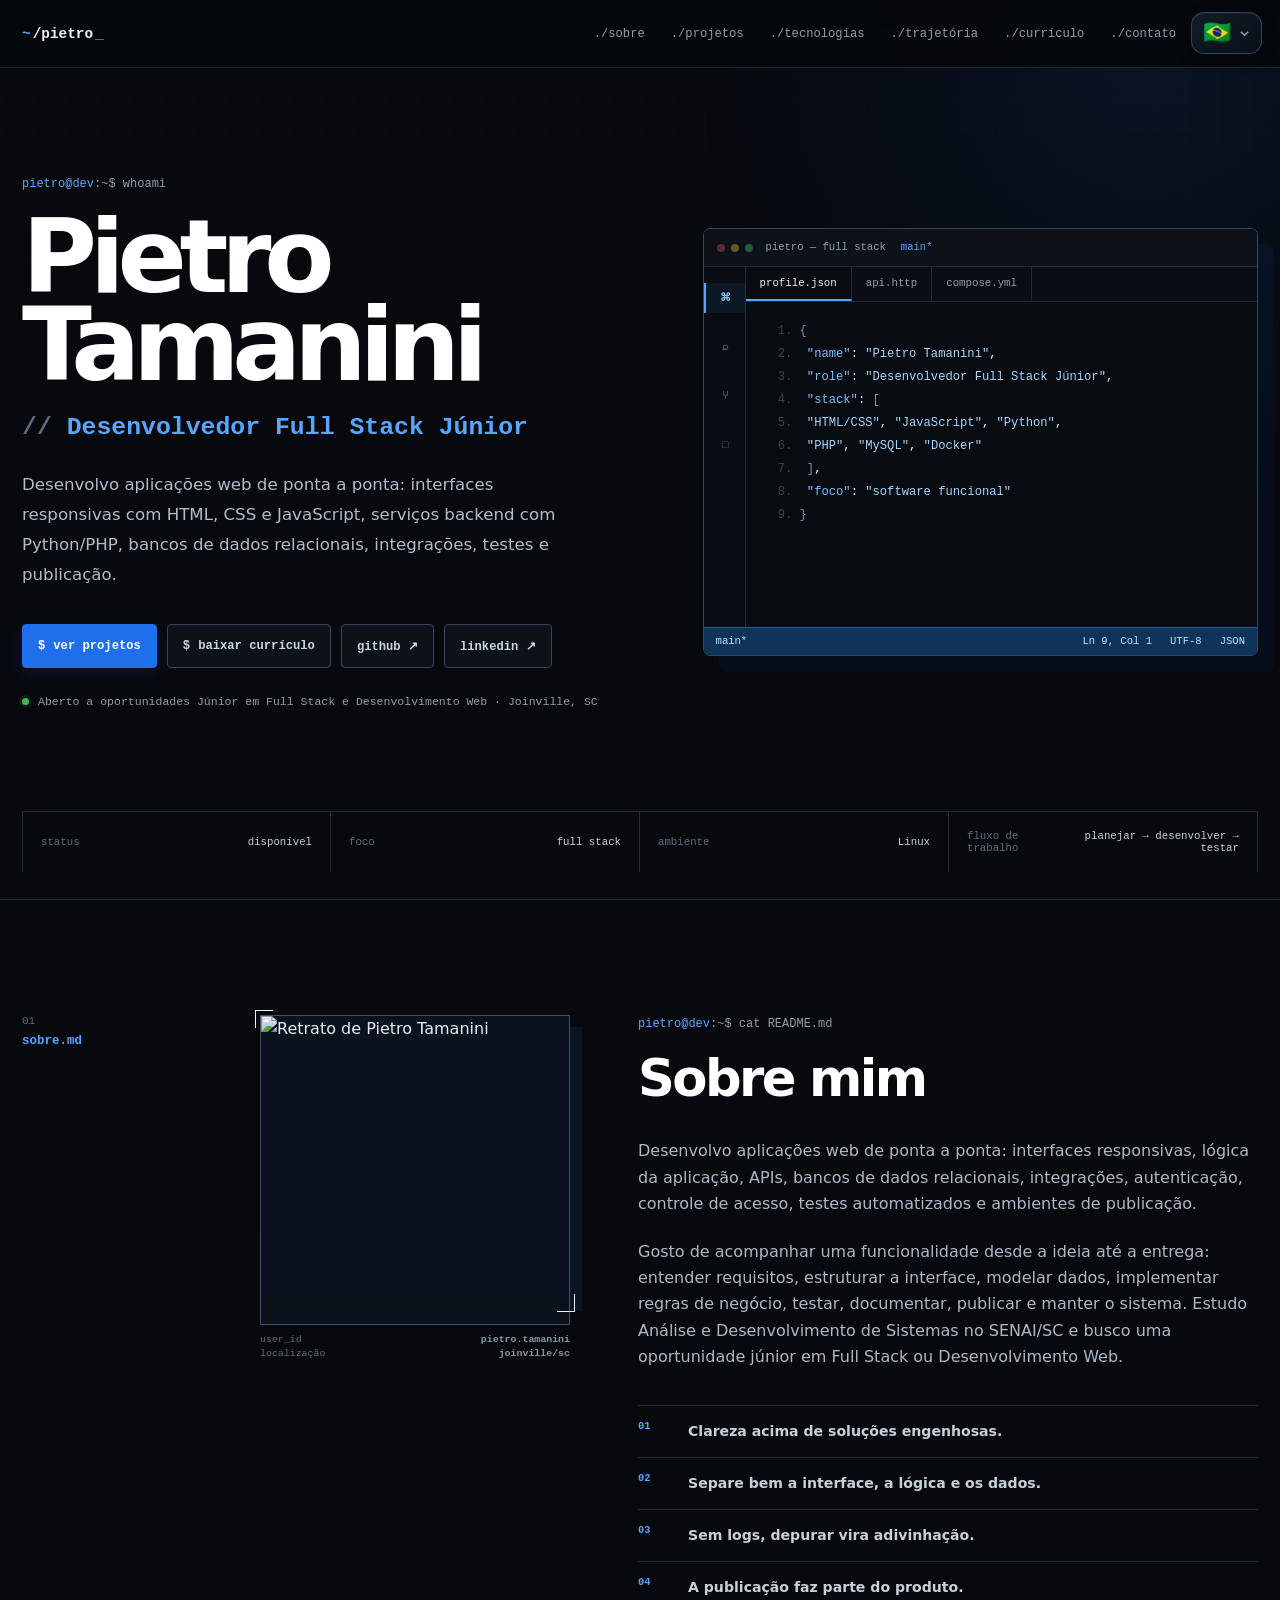
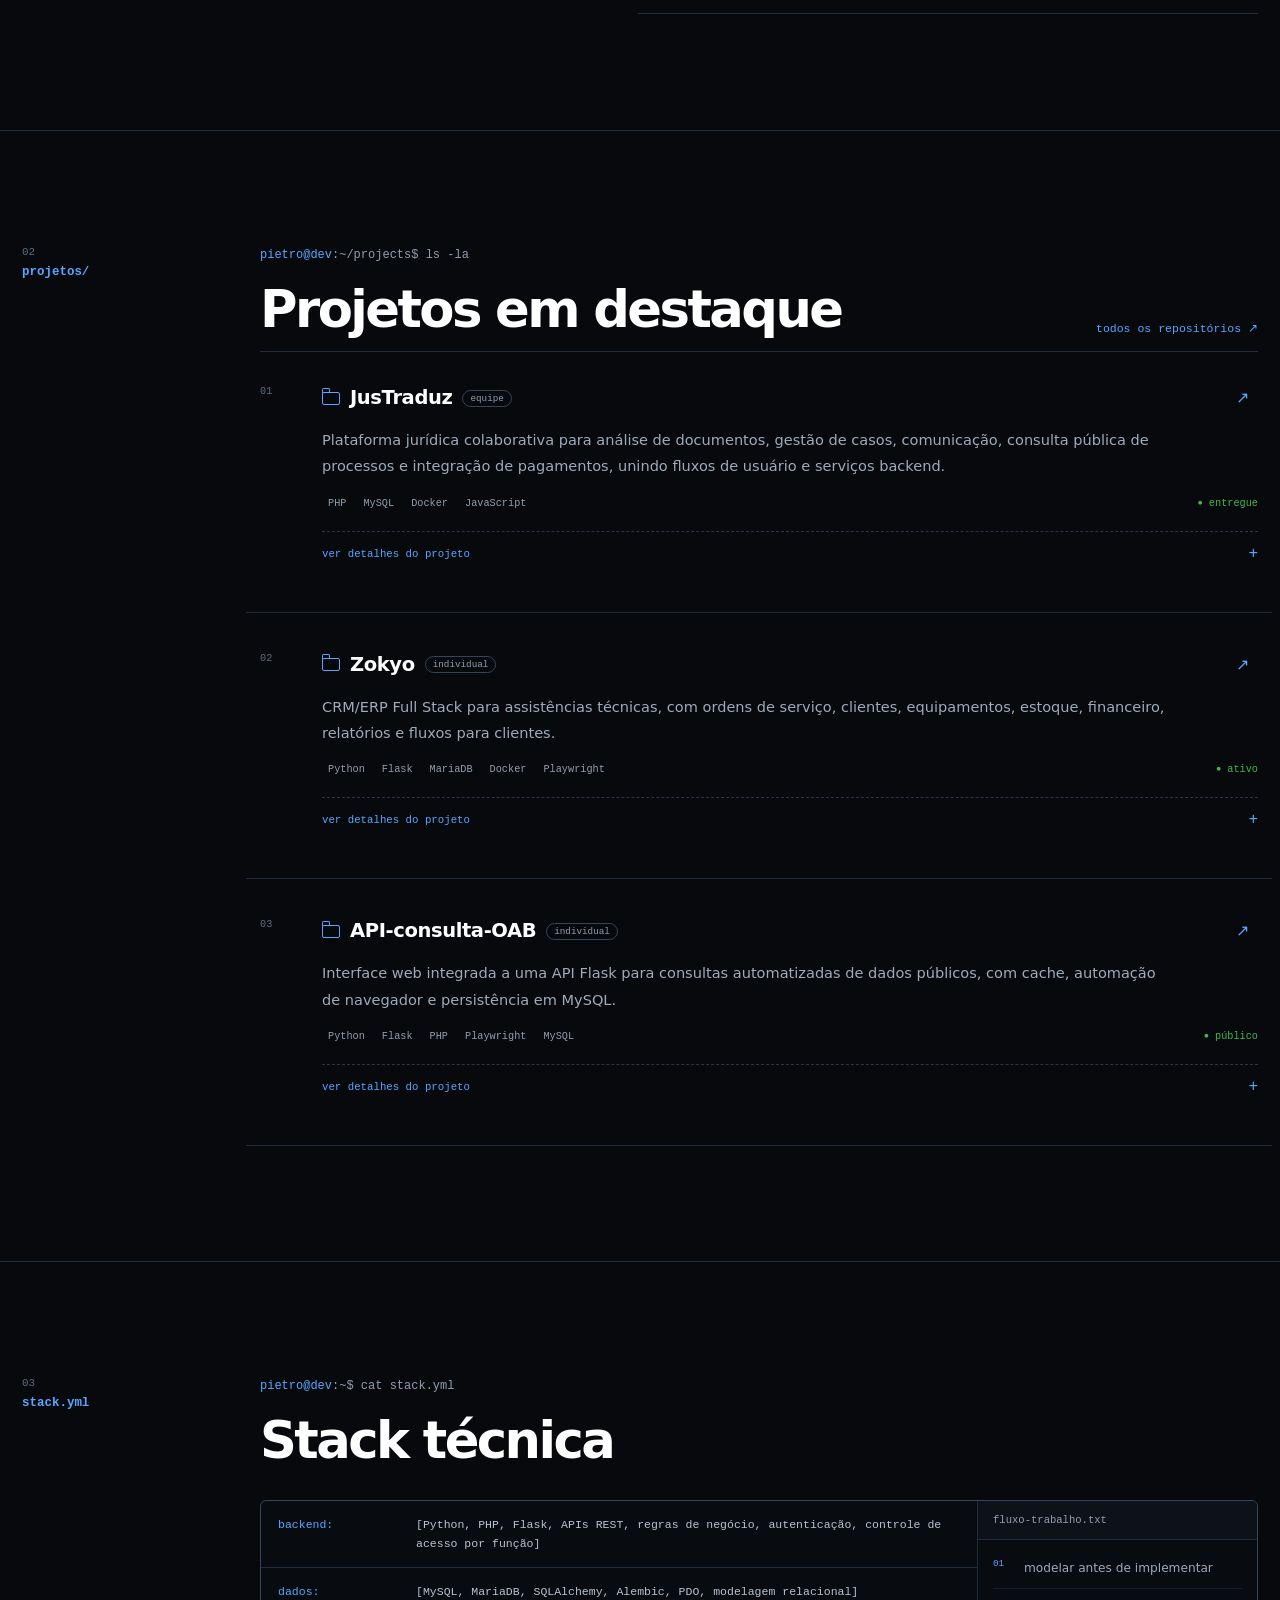
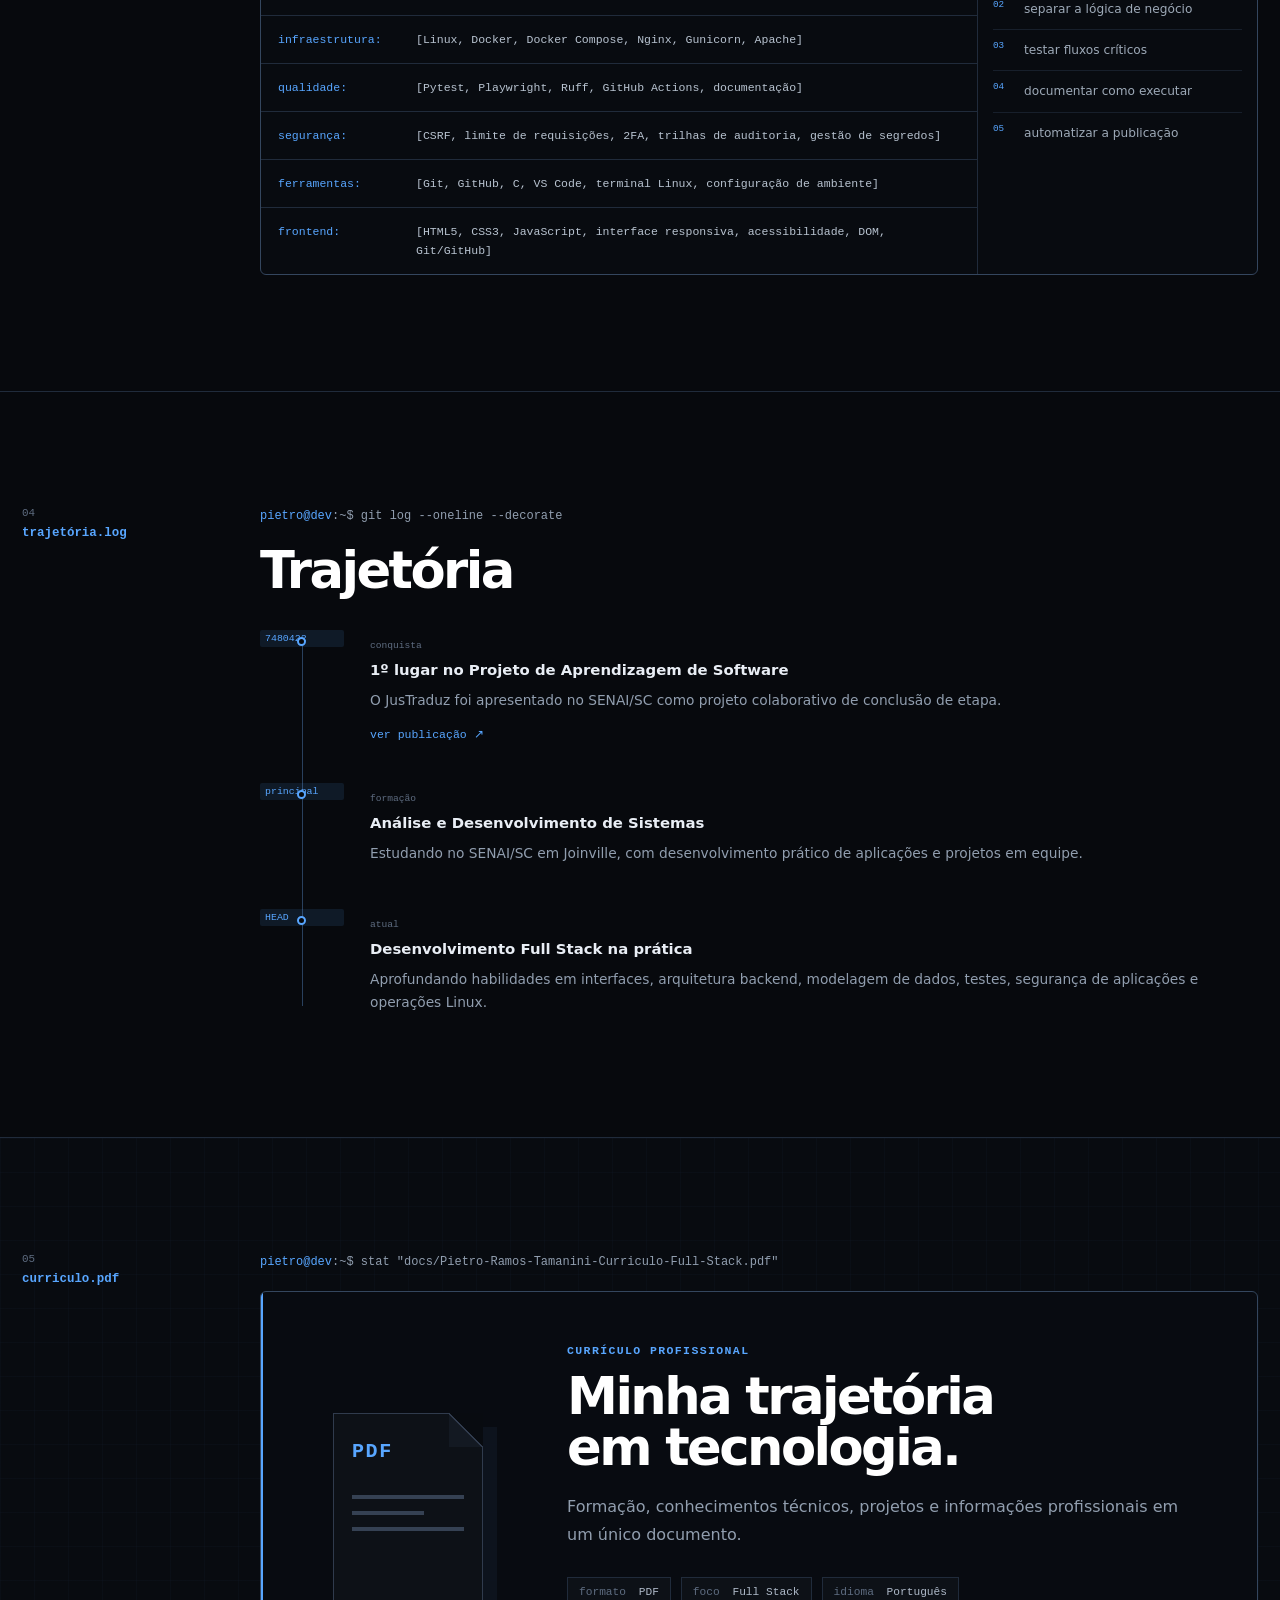
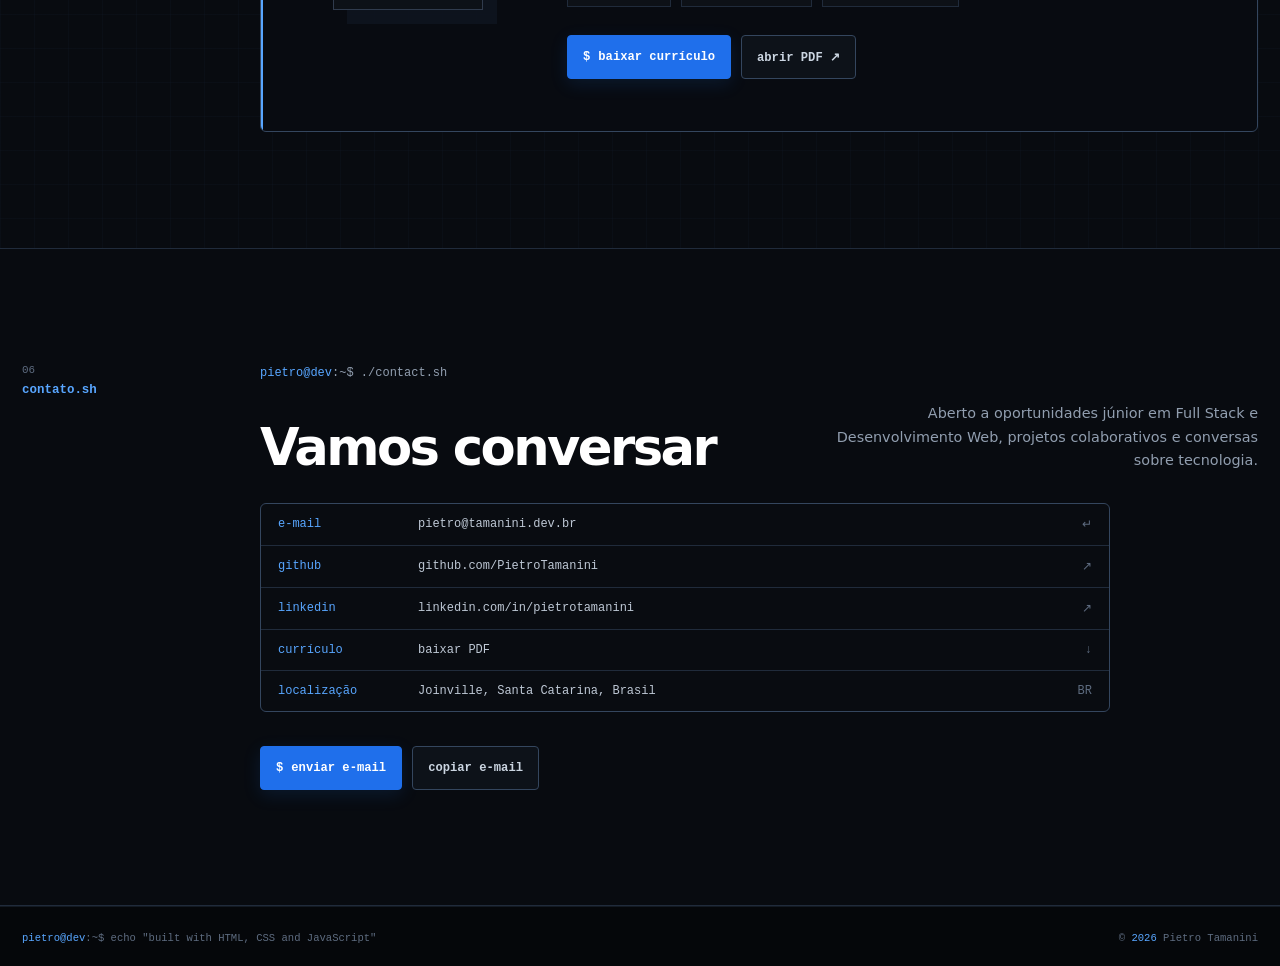
==== index.html @ f8823573 "Adicionar suporte a SEO para portfólios multilíngues Refreshes the portfolio as a junior Full Stack " ====
<!doctype html>
<html data-site-locale="pt" data-static-locale="true" lang="pt-BR">
<head>
<meta charset="utf-8"/>
<meta content="width=device-width, initial-scale=1" name="viewport"/>
<meta content="strict-origin-when-cross-origin" name="referrer"/>
<meta content="#07090d" name="theme-color"/>
<meta content="dark" name="color-scheme"/>
<meta content="Pietro Tamanini" name="application-name"/>
<meta content="Pietro Ramos Tamanini" name="author"/>
<meta content="Portfólio de Pietro Tamanini, desenvolvedor Full Stack júnior em Joinville, SC. Projetos com JavaScript, Python, PHP, APIs REST, bancos de dados e Docker." name="description"/>
<meta content="Pietro Tamanini, desenvolvedor Full Stack júnior, desenvolvedor web, Joinville SC, HTML, CSS, JavaScript, Python, PHP, Flask, APIs REST, MySQL, MariaDB, Docker, GitHub" name="keywords"/>
<meta content="index, follow, max-snippet:-1, max-image-preview:large, max-video-preview:-1" name="robots"/>
<meta content="index, follow, max-snippet:-1, max-image-preview:large, max-video-preview:-1" name="googlebot"/>
<link href="https://pietro.tamanini.dev.br/" rel="canonical"/><link href="https://pietro.tamanini.dev.br/" hreflang="x-default" rel="alternate"/><link href="https://pietro.tamanini.dev.br/es.html" hreflang="es" rel="alternate"/><link href="https://pietro.tamanini.dev.br/en.html" hreflang="en" rel="alternate"/><link href="https://pietro.tamanini.dev.br/" hreflang="pt-BR" rel="alternate"/>
<title>Desenvolvedor Full Stack Júnior | Pietro Tamanini</title>
<meta content="website" property="og:type"/>
<meta content="Pietro Tamanini | Desenvolvedor Full Stack Júnior" property="og:site_name"/>
<meta content="pt_BR" property="og:locale"/>
<meta content="Desenvolvedor Full Stack Júnior | Pietro Tamanini" property="og:title"/>
<meta content="Portfólio de Pietro Tamanini, desenvolvedor Full Stack júnior em Joinville, SC. Projetos com JavaScript, Python, PHP, APIs REST, bancos de dados e Docker." property="og:description"/>
<meta content="https://pietro.tamanini.dev.br/" property="og:url"/>
<meta content="https://pietro.tamanini.dev.br/assets/img/og-cover.png" property="og:image"/>
<meta content="https://pietro.tamanini.dev.br/assets/img/og-cover.png" property="og:image:secure_url"/>
<meta content="image/png" property="og:image:type"/>
<meta content="1200" property="og:image:width"/>
<meta content="630" property="og:image:height"/>
<meta content="Pietro Tamanini — Desenvolvedor Full Stack Júnior" property="og:image:alt"/>
<meta content="summary_large_image" name="twitter:card"/>
<meta content="Desenvolvedor Full Stack Júnior | Pietro Tamanini" name="twitter:title"/>
<meta content="Portfólio de Pietro Tamanini, desenvolvedor Full Stack júnior em Joinville, SC. Projetos com JavaScript, Python, PHP, APIs REST, bancos de dados e Docker." name="twitter:description"/>
<meta content="https://pietro.tamanini.dev.br/assets/img/og-cover.png" name="twitter:image"/>
<meta content="Pietro Tamanini — Desenvolvedor Full Stack Júnior" name="twitter:image:alt"/>
<link href="assets/img/favicon.svg" rel="icon" type="image/svg+xml"/>
<link href="assets/img/icon-192.png" rel="icon" sizes="192x192" type="image/png"/>
<link href="assets/img/apple-touch-icon.png" rel="apple-touch-icon" sizes="180x180"/>
<link href="site.webmanifest" rel="manifest"/>
<script>document.documentElement.classList.add("js");</script>
<link href="assets/css/style.css?v=20261026-seo1" rel="stylesheet"/>
<script id="seo-structured-data" type="application/ld+json">{
  "@context": "https://schema.org",
  "@graph": [
    {
      "@type": "WebSite",
      "@id": "https://pietro.tamanini.dev.br/#website",
      "url": "https://pietro.tamanini.dev.br/",
      "name": "Pietro Tamanini | Desenvolvedor Full Stack Júnior",
      "description": "Portfólio de Pietro Tamanini, desenvolvedor Full Stack júnior em Joinville, SC. Projetos com JavaScript, Python, PHP, APIs REST, bancos de dados e Docker.",
      "inLanguage": "pt-BR",
      "publisher": {
        "@id": "https://pietro.tamanini.dev.br/#person"
      }
    },
    {
      "@type": "ProfilePage",
      "@id": "https://pietro.tamanini.dev.br/#webpage",
      "url": "https://pietro.tamanini.dev.br/",
      "name": "Desenvolvedor Full Stack Júnior | Pietro Tamanini",
      "description": "Portfólio de Pietro Tamanini, desenvolvedor Full Stack júnior em Joinville, SC. Projetos com JavaScript, Python, PHP, APIs REST, bancos de dados e Docker.",
      "inLanguage": "pt-BR",
      "isPartOf": {
        "@id": "https://pietro.tamanini.dev.br/#website"
      },
      "mainEntity": {
        "@id": "https://pietro.tamanini.dev.br/#person"
      }
    },
    {
      "@type": "Person",
      "@id": "https://pietro.tamanini.dev.br/#person",
      "name": "Pietro Ramos Tamanini",
      "alternateName": "Pietro Tamanini",
      "url": "https://pietro.tamanini.dev.br/",
      "image": {
        "@type": "ImageObject",
        "url": "https://pietro.tamanini.dev.br/assets/img/pietro-tamanini.webp",
        "width": 900,
        "height": 900
      },
      "jobTitle": "Desenvolvedor Full Stack Júnior",
      "description": "Portfólio de Pietro Tamanini, desenvolvedor Full Stack júnior em Joinville, SC. Projetos com JavaScript, Python, PHP, APIs REST, bancos de dados e Docker.",
      "email": "pietro@tamanini.dev.br",
      "address": {
        "@type": "PostalAddress",
        "addressLocality": "Joinville",
        "addressRegion": "SC",
        "addressCountry": "BR"
      },
      "sameAs": [
        "https://github.com/PietroTamanini",
        "https://www.linkedin.com/in/pietrotamanini/"
      ],
      "knowsAbout": [
        "Full Stack web development",
        "HTML5",
        "CSS3",
        "JavaScript",
        "Python",
        "PHP",
        "Flask",
        "REST APIs",
        "MySQL",
        "MariaDB",
        "SQLAlchemy",
        "Docker",
        "Linux",
        "Automated testing",
        "Playwright",
        "Pytest",
        "Application security",
        "Relational database modeling"
      ]
    }
  ]
}</script>
<meta content="en_US" property="og:locale:alternate"/><meta content="es_ES" property="og:locale:alternate"/></head>
<body>
<div aria-hidden="true" class="scroll-progress"><span></span></div>
<a class="skip-link" href="#main">Pular para o conteúdo</a>
<header class="site-header">
<div class="container header-inner">
<a aria-label="Início" class="terminal-brand" href="#top">
<span class="prompt">~</span><span>/pietro</span><span aria-hidden="true" class="cursor">_</span>
</a>
<button aria-controls="main-nav" aria-expanded="false" aria-label="Abrir menu de navegação" class="menu-toggle" type="button">
<span></span><span></span><span></span>
</button>
<div aria-label="Selecionar idioma" class="language-switcher" data-language-switcher="">
<button aria-controls="language-menu" aria-expanded="false" aria-haspopup="true" aria-label="Mudar idioma" class="language-trigger" data-language-menu-trigger="" type="button">
<span aria-hidden="true" class="language-current-flag" data-current-language-flag="">🇧🇷</span>
<svg aria-hidden="true" class="language-chevron" viewbox="0 0 12 12"><path d="m2 4 4 4 4-4"></path></svg>
</button>
<div aria-label="Selecionar idioma" class="language-menu" data-language-menu="" data-no-translate="" hidden="" id="language-menu" role="group">
<button aria-label="Português (Brasil)" aria-pressed="true" aria-selected="true" class="language-option is-active" data-set-language="pt" type="button">
<span aria-hidden="true" class="language-option-flag">🇧🇷</span>
<span class="language-option-copy"><strong>Português</strong><small>Brasil</small></span>
<span aria-hidden="true" class="language-option-check">✓</span>
</button>
<button aria-label="English (United States)" aria-pressed="false" aria-selected="false" class="language-option" data-set-language="en" type="button">
<span aria-hidden="true" class="language-option-flag">🇺🇸</span>
<span class="language-option-copy"><strong>English</strong><small>United States</small></span>
<span aria-hidden="true" class="language-option-check">✓</span>
</button>
<button aria-label="Español" aria-pressed="false" aria-selected="false" class="language-option" data-set-language="es" type="button">
<span aria-hidden="true" class="language-option-flag">🇪🇸</span>
<span class="language-option-copy"><strong>Español</strong><small>Internacional</small></span>
<span aria-hidden="true" class="language-option-check">✓</span>
</button>
</div>
</div>
<nav aria-label="Navegação principal" class="main-nav" id="main-nav">
<a href="#about">./sobre</a>
<a href="#projects">./projetos</a>
<a href="#stack">./tecnologias</a>
<a href="#log">./trajetória</a>
<a href="#cv">./currículo</a>
<a href="#contact">./contato</a>
</nav>
</div>
</header>
<main id="main">
<section class="hero" id="top">
<div class="container hero-grid">
<div class="hero-copy reveal">
<p class="command"><span>pietro@dev</span>:~$ whoami</p>
<h1>Pietro<br/>Tamanini</h1>
<p class="role">Desenvolvedor Full Stack Júnior</p>
<p class="hero-text">
            Desenvolvo aplicações web de ponta a ponta: interfaces responsivas com HTML, CSS e JavaScript, serviços backend com Python/PHP, bancos de dados relacionais, integrações, testes e publicação.
          </p>
<div class="hero-actions">
<a class="button primary" href="#projects"><span>$</span> ver projetos</a>
<a class="button" download="Pietro-Ramos-Tamanini-Curriculo-Full-Stack.pdf" href="docs/Pietro-Ramos-Tamanini-Curriculo-Full-Stack.pdf"><span>$</span> baixar currículo</a>
<a class="button" href="https://github.com/PietroTamanini" rel="me noopener noreferrer" target="_blank">github ↗</a>
<a class="button" href="https://www.linkedin.com/in/pietrotamanini/" rel="me noopener noreferrer" target="_blank">linkedin ↗</a>
</div>
<div class="status-line">
<span aria-hidden="true" class="status-dot"></span>
<span data-status-copy="">Aberto a oportunidades Júnior em Full Stack e Desenvolvimento Web · Joinville, SC</span>
</div>
</div>
<div aria-label="Editor de código com o perfil técnico de Pietro Tamanini" class="workspace reveal">
<div class="workspace-titlebar">
<div aria-hidden="true" class="editor-dots"><span></span><span></span><span></span></div>
<span>pietro — full stack</span>
<span class="workspace-branch">main*</span>
</div>
<div class="workspace-main">
<aside aria-hidden="true" class="workspace-sidebar">
<span class="sidebar-icon active">⌘</span>
<span class="sidebar-icon">⌕</span>
<span class="sidebar-icon">⑂</span>
<span class="sidebar-icon">□</span>
</aside>
<div class="workspace-editor">
<div aria-label="Arquivos do editor" aria-orientation="horizontal" class="editor-tabs" role="tablist">
<button aria-controls="panel-profile" aria-selected="true" class="editor-tab active" data-editor-tab="profile" id="tab-profile" role="tab" tabindex="0" type="button">profile.json</button>
<button aria-controls="panel-api" aria-selected="false" class="editor-tab" data-editor-tab="api" id="tab-api" role="tab" tabindex="-1" type="button">api.http</button>
<button aria-controls="panel-docker" aria-selected="false" class="editor-tab" data-editor-tab="docker" id="tab-docker" role="tab" tabindex="-1" type="button">compose.yml</button>
</div>
<div aria-labelledby="tab-profile" class="editor-panel active" data-editor-panel="profile" id="panel-profile" role="tabpanel">
<ol class="code-lines">
<li><code><span class="syntax-gray">{</span></code></li>
<li><code> <span class="syntax-blue">"name"</span>: <span class="syntax-string">"Pietro Tamanini"</span>,</code></li>
<li><code> <span class="syntax-blue">"role"</span>: <span class="syntax-string">"Desenvolvedor Full Stack Júnior"</span>,</code></li>
<li><code> <span class="syntax-blue">"stack"</span>: <span class="syntax-gray">[</span></code></li>
<li><code> <span class="syntax-string">"HTML/CSS"</span>, <span class="syntax-string">"JavaScript"</span>, <span class="syntax-string">"Python"</span>,</code></li>
<li><code> <span class="syntax-string">"PHP"</span>, <span class="syntax-string">"MySQL"</span>, <span class="syntax-string">"Docker"</span></code></li>
<li><code> <span class="syntax-gray">]</span>,</code></li>
<li><code> <span class="syntax-blue">"foco"</span>: <span class="syntax-string">"software funcional"</span></code></li>
<li><code><span class="syntax-gray">}</span></code></li>
</ol>
</div>
<div aria-labelledby="tab-api" class="editor-panel" data-editor-panel="api" hidden="" id="panel-api" role="tabpanel">
<ol class="code-lines">
<li><code><span class="syntax-comment">### example request</span></code></li>
<li><code><span class="syntax-method">GET</span> <span class="syntax-string">https://api.example.com/v1/resources</span></code></li>
<li><code>Accept: application/json</code></li>
<li><code></code></li>
<li><code><span class="syntax-gray">HTTP/1.1</span> <span class="syntax-number">200</span> OK · example</code></li>
<li><code><span class="syntax-gray">{</span></code></li>
<li><code> <span class="syntax-blue">"status"</span>: <span class="syntax-string">"ready"</span>,</code></li>
<li><code> <span class="syntax-blue">"database"</span>: <span class="syntax-string">"connected"</span></code></li>
<li><code><span class="syntax-gray">}</span></code></li>
</ol>
</div>
<div aria-labelledby="tab-docker" class="editor-panel" data-editor-panel="docker" hidden="" id="panel-docker" role="tabpanel">
<ol class="code-lines">
<li><code><span class="syntax-blue">services</span>:</code></li>
<li><code> <span class="syntax-blue">app</span>:</code></li>
<li><code>    desenvolver: .</code></li>
<li><code>    depends_on:</code></li>
<li><code>      - database</code></li>
<li><code> <span class="syntax-blue">database</span>:</code></li>
<li><code>    image: mariadb:11</code></li>
<li><code>    restart: unless-stopped</code></li>
<li><code><span class="syntax-comment"># reproducible by default</span></code></li>
</ol>
</div>
</div>
</div>
<div aria-live="polite" class="editor-status">
<span>main*</span>
<span id="editor-position">Ln 9, Col 1</span>
<span>UTF-8</span>
<span id="editor-idioma">JSON</span>
</div>
</div>
</div>
<div aria-label="Resumo profissional" class="container runtime-strip reveal">
<div><span>status</span><strong>disponível</strong></div>
<div><span>foco</span><strong>full stack</strong></div>
<div><span>ambiente</span><strong>Linux</strong></div>
<div><span>fluxo de trabalho</span><strong>planejar → desenvolver → testar</strong></div>
</div>
</section>
<section class="section" id="about">
<div class="container section-grid">
<header class="section-label reveal">
<span>01</span>
<p>sobre.md</p>
</header>
<div class="section-content about-layout reveal">
<div class="portrait-frame">
<picture>
<source srcset="assets/img/pietro-tamanini.webp" type="image/webp"/>
<img alt="Retrato de Pietro Tamanini" decoding="async" height="900" loading="lazy" src="assets/img/pietro-tamanini.jpg" width="900"/>
</picture>
<span aria-hidden="true" class="portrait-corner corner-a"></span>
<span aria-hidden="true" class="portrait-corner corner-b"></span>
<div class="portrait-meta"><span>user_id</span><strong>pietro.tamanini</strong><span>localização</span><strong>joinville/sc</strong></div>
</div>
<div class="readme">
<p class="command"><span>pietro@dev</span>:~$ cat README.md</p>
<h2>Sobre mim</h2>
<p>
              Desenvolvo aplicações web de ponta a ponta: interfaces responsivas, lógica da aplicação, APIs, bancos de dados relacionais, integrações, autenticação, controle de acesso, testes automatizados e ambientes de publicação.
            </p>
<p>
              Gosto de acompanhar uma funcionalidade desde a ideia até a entrega: entender requisitos, estruturar a interface, modelar dados, implementar regras de negócio, testar, documentar, publicar e manter o sistema. Estudo Análise e Desenvolvimento de Sistemas no SENAI/SC e busco uma oportunidade júnior em Full Stack ou Desenvolvimento Web.
            </p>
<div aria-label="Princípios de engenharia" class="principles">
<div><span>01</span><p>Clareza acima de soluções engenhosas.</p></div>
<div><span>02</span><p>Separe bem a interface, a lógica e os dados.</p></div>
<div><span>03</span><p>Sem logs, depurar vira adivinhação.</p></div>
<div><span>04</span><p>A publicação faz parte do produto.</p></div>
</div>
</div>
</div>
</div>
</section>
<section class="section" id="projects">
<div class="container section-grid">
<header class="section-label reveal">
<span>02</span>
<p>projetos/</p>
</header>
<div class="section-content reveal">
<div class="section-title-row">
<div>
<p class="command"><span>pietro@dev</span>:~/projects$ ls -la</p>
<h2>Projetos em destaque</h2>
</div>
<a class="plain-link" href="https://github.com/PietroTamanini?tab=repositories" rel="noopener noreferrer" target="_blank">todos os repositórios ↗</a>
</div>
<div class="repo-list">
<article class="repo-item featured">
<div class="repo-index">01</div>
<div class="repo-main">
<div class="repo-header">
<div>
<span aria-hidden="true" class="folder-icon"></span>
<h3><a href="https://github.com/TeamGHCP/JusTraduz" rel="noopener noreferrer" target="_blank">JusTraduz</a></h3>
<span class="visibility">equipe</span>
</div>
<a aria-label="Abrir JusTraduz no GitHub" class="repo-link" href="https://github.com/TeamGHCP/JusTraduz" rel="noopener noreferrer" target="_blank">↗</a>
</div>
<p class="repo-description">
                  Plataforma jurídica colaborativa para análise de documentos, gestão de casos, comunicação, consulta pública de processos e integração de pagamentos, unindo fluxos de usuário e serviços backend.
                </p>
<div class="repo-footer">
<span><i class="idioma php"></i>PHP</span>
<span>MySQL</span>
<span>Docker</span>
<span>JavaScript</span>
<span class="repo-state">entregue</span>
</div>
<details class="repo-inspect">
<summary><span class="inspect-label">ver detalhes do projeto</span><span aria-hidden="true" class="inspect-toggle">+</span></summary>
<div class="inspect-grid">
<div>
<strong>Minha contribuição</strong>
<p>Desenvolvimento backend, integrações, modelagem de banco de dados, segurança, infraestrutura e evolução do produto.</p>
</div>
<div>
<strong>Principais áreas de implementação</strong>
<p>Permissões por perfil, trilhas de auditoria, armazenamento privado de arquivos, processamento, pagamentos e Docker.</p>
</div>
<pre aria-label="Fluxo da requisição simplificado"><code>cliente
  └─&gt; aplicação PHP
       ├─&gt; MySQL
       ├─&gt; gateway de pagamento
       └─&gt; pipeline de documentos</code></pre>
</div>
<a class="inspect-link" href="https://www.linkedin.com/posts/guilherme-arthur-silveira_enfim-3-semestre-finalizado-hoje-foi-o-ugcPost-7480422148482916352-v_en/" rel="noopener noreferrer" target="_blank">1º lugar no SENAI/SC ↗</a>
</details>
</div>
</article>
<article class="repo-item">
<div class="repo-index">02</div>
<div class="repo-main">
<div class="repo-header">
<div>
<span aria-hidden="true" class="folder-icon"></span>
<h3><a href="https://github.com/PietroTamanini/Zokyo" rel="noopener noreferrer" target="_blank">Zokyo</a></h3>
<span class="visibility">individual</span>
</div>
<a aria-label="Abrir Zokyo no GitHub" class="repo-link" href="https://github.com/PietroTamanini/Zokyo" rel="noopener noreferrer" target="_blank">↗</a>
</div>
<p class="repo-description">
                  CRM/ERP Full Stack para assistências técnicas, com ordens de serviço, clientes, equipamentos, estoque, financeiro, relatórios e fluxos para clientes.
                </p>
<div class="repo-footer">
<span><i class="idioma python"></i>Python</span>
<span>Flask</span>
<span>MariaDB</span>
<span>Docker</span>
<span>Playwright</span>
<span class="repo-state">ativo</span>
</div>
<details class="repo-inspect">
<summary><span class="inspect-label">ver detalhes do projeto</span><span aria-hidden="true" class="inspect-toggle">+</span></summary>
<div class="inspect-grid">
<div>
<strong>Arquitetura</strong>
<p>Blueprints Flask, camada de serviços, SQLAlchemy, migrações de banco e configuração por ambiente.</p>
</div>
<div>
<strong>Qualidade e entrega</strong>
<p>Pytest, Playwright, Ruff, verificações de saúde, Gunicorn, Nginx e Docker Compose.</p>
</div>
<pre aria-label="Estrutura simplificada"><code>app/
  ├─ routes/
  ├─ services/
  ├─ models/
  └─ templates/
testars/
migrations/</code></pre>
</div>
</details>
</div>
</article>
<article class="repo-item">
<div class="repo-index">03</div>
<div class="repo-main">
<div class="repo-header">
<div>
<span aria-hidden="true" class="folder-icon"></span>
<h3><a href="https://github.com/PietroTamanini/API-consulta-OAB" rel="noopener noreferrer" target="_blank">API-consulta-OAB</a></h3>
<span class="visibility">individual</span>
</div>
<a aria-label="Open API Consulta OAB on GitHub" class="repo-link" href="https://github.com/PietroTamanini/API-consulta-OAB" rel="noopener noreferrer" target="_blank">↗</a>
</div>
<p class="repo-description">
                  Interface web integrada a uma API Flask para consultas automatizadas de dados públicos, com cache, automação de navegador e persistência em MySQL.
                </p>
<div class="repo-footer">
<span><i class="idioma python"></i>Python</span>
<span>Flask</span>
<span>PHP</span>
<span>Playwright</span>
<span>MySQL</span>
<span class="repo-state">público</span>
</div>
<details class="repo-inspect">
<summary><span class="inspect-label">ver detalhes do projeto</span><span aria-hidden="true" class="inspect-toggle">+</span></summary>
<div class="inspect-grid">
<div>
<strong>Fluxo da requisição</strong>
<p>Consulta local, requisição à API, automação controlada do navegador, normalização e persistência dos dados.</p>
</div>
<div>
<strong>Objetivo</strong>
<p>Reduzir consultas repetidas e oferecer uma interface consistente para consumir dados públicos.</p>
</div>
<pre aria-label="Fluxo da requisição simplificado"><code>clientee PHP
  └─&gt; API Flask
       ├─&gt; consulta ao cache
       ├─&gt; tarefa do navegador
       └─&gt; persistência no MySQL</code></pre>
</div>
</details>
</div>
</article>
</div>
</div>
</div>
</section>
<section class="section" id="stack">
<div class="container section-grid">
<header class="section-label reveal">
<span>03</span>
<p>stack.yml</p>
</header>
<div class="section-content reveal">
<p class="command"><span>pietro@dev</span>:~$ cat stack.yml</p>
<h2>Stack técnica</h2>
<div class="stack-console">
<div aria-label="Competências técnicas" class="stack-file" role="table">
<div class="stack-row" role="row">
<span class="stack-key" role="cell">backend:</span>
<span role="cell">[Python, PHP, Flask, APIs REST, regras de negócio, autenticação, controle de acesso por função]</span>
</div>
<div class="stack-row" role="row">
<span class="stack-key" role="cell">dados:</span>
<span role="cell">[MySQL, MariaDB, SQLAlchemy, Alembic, PDO, modelagem relacional]</span>
</div>
<div class="stack-row" role="row">
<span class="stack-key" role="cell">infraestrutura:</span>
<span role="cell">[Linux, Docker, Docker Compose, Nginx, Gunicorn, Apache]</span>
</div>
<div class="stack-row" role="row">
<span class="stack-key" role="cell">qualidade:</span>
<span role="cell">[Pytest, Playwright, Ruff, GitHub Actions, documentação]</span>
</div>
<div class="stack-row" role="row">
<span class="stack-key" role="cell">segurança:</span>
<span role="cell">[CSRF, limite de requisições, 2FA, trilhas de auditoria, gestão de segredos]</span>
</div>
<div class="stack-row" role="row">
<span class="stack-key" role="cell">ferramentas:</span>
<span role="cell">[Git, GitHub, C, VS Code, terminal Linux, configuração de ambiente]</span>
</div>
<div class="stack-row" role="row">
<span class="stack-key" role="cell">frontend:</span>
<span role="cell">[HTML5, CSS3, JavaScript, interface responsiva, acessibilidade, DOM, Git/GitHub]</span>
</div>
</div>
<aside aria-label="Fluxo de trabalho de engenharia" class="stack-notes">
<p class="stack-notes-title">fluxo-trabalho.txt</p>
<ul>
<li><span>01</span> modelar antes de implementar</li>
<li><span>02</span> separar a lógica de negócio</li>
<li><span>03</span> testar fluxos críticos</li>
<li><span>04</span> documentar como executar</li>
<li><span>05</span> automatizar a publicação</li>
</ul>
</aside>
</div>
</div>
</div>
</section>
<section class="section" id="log">
<div class="container section-grid">
<header class="section-label reveal">
<span>04</span>
<p>trajetória.log</p>
</header>
<div class="section-content reveal">
<p class="command"><span>pietro@dev</span>:~$ git log --oneline --decorate</p>
<h2>Trajetória</h2>
<div class="commit-log">
<article class="commit-item">
<code class="commit-hash">7480422</code>
<div>
<span class="commit-tag">conquista</span>
<h3>1º lugar no Projeto de Aprendizagem de Software</h3>
<p>O JusTraduz foi apresentado no SENAI/SC como projeto colaborativo de conclusão de etapa.</p>
<a href="https://www.linkedin.com/posts/guilherme-arthur-silveira_enfim-3-semestre-finalizado-hoje-foi-o-ugcPost-7480422148482916352-v_en/" rel="noopener noreferrer" target="_blank">ver publicação ↗</a>
</div>
</article>
<article class="commit-item">
<code class="commit-hash">principal</code>
<div>
<span class="commit-tag">formação</span>
<h3>Análise e Desenvolvimento de Sistemas</h3>
<p>Estudando no SENAI/SC em Joinville, com desenvolvimento prático de aplicações e projetos em equipe.</p>
</div>
</article>
<article class="commit-item">
<code class="commit-hash">HEAD</code>
<div>
<span class="commit-tag">atual</span>
<h3>Desenvolvimento Full Stack na prática</h3>
<p>Aprofundando habilidades em interfaces, arquitetura backend, modelagem de dados, testes, segurança de aplicações e operações Linux.</p>
</div>
</article>
</div>
</div>
</div>
</section>
<section class="section cv-section" id="cv">
<div class="container section-grid">
<header class="section-label reveal">
<span>05</span>
<p>curriculo.pdf</p>
</header>
<div class="section-content reveal">
<p class="command"><span>pietro@dev</span>:~$ stat "docs/Pietro-Ramos-Tamanini-Curriculo-Full-Stack.pdf"</p>
<article class="cv-card">
<div aria-hidden="true" class="cv-file">
<span class="cv-file-type">PDF</span>
<span class="cv-file-lines"></span>
<span class="cv-file-lines short"></span>
<span class="cv-file-lines"></span>
</div>
<div class="cv-copy">
<span class="cv-eyebrow">currículo profissional</span>
<h2>Minha trajetória em tecnologia.</h2>
<p>Formação, conhecimentos técnicos, projetos e informações profissionais em um único documento.</p>
<div aria-label="Dados do currículo" class="cv-meta">
<span><strong>formato</strong> PDF</span>
<span><strong>foco</strong> Full Stack</span>
<span><strong>idioma</strong> Português</span>
</div>
<div class="cv-actions">
<a class="button primary" download="Pietro-Ramos-Tamanini-Curriculo-Full-Stack.pdf" href="docs/Pietro-Ramos-Tamanini-Curriculo-Full-Stack.pdf"><span>$</span> baixar currículo</a>
<a class="button" href="docs/Pietro-Ramos-Tamanini-Curriculo-Full-Stack.pdf" rel="noopener noreferrer" target="_blank">abrir PDF ↗</a>
</div>
</div>
</article>
</div>
</div>
</section>
<section class="section contact-section" id="contact">
<div class="container section-grid">
<header class="section-label reveal">
<span>06</span>
<p>contato.sh</p>
</header>
<div class="section-content contact-content reveal">
<p class="command"><span>pietro@dev</span>:~$ ./contact.sh</p>
<div class="contact-heading">
<h2>Vamos conversar</h2>
<p>Aberto a oportunidades júnior em Full Stack e Desenvolvimento Web, projetos colaborativos e conversas sobre tecnologia.</p>
</div>
<div class="contact-terminal">
<div><span>e-mail</span><a href="mailto:pietro@tamanini.dev.br">pietro@tamanini.dev.br</a><code>↵</code></div>
<div><span>github</span><a href="https://github.com/PietroTamanini" rel="me noopener noreferrer" target="_blank">github.com/PietroTamanini</a><code>↗</code></div>
<div><span>linkedin</span><a href="https://www.linkedin.com/in/pietrotamanini/" rel="me noopener noreferrer" target="_blank">linkedin.com/in/pietrotamanini</a><code>↗</code></div>
<div><span>currículo</span><a download="Pietro-Ramos-Tamanini-Curriculo-Full-Stack.pdf" href="docs/Pietro-Ramos-Tamanini-Curriculo-Full-Stack.pdf">baixar PDF</a><code>↓</code></div>
<div><span>localização</span><p>Joinville, Santa Catarina, Brasil</p><code>BR</code></div>
</div>
<div class="contact-actions">
<a class="button primary" href="mailto:pietro@tamanini.dev.br"><span>$</span> enviar e-mail</a>
<button class="button copy-email" data-email="pietro@tamanini.dev.br" type="button">copiar e-mail</button>
</div>
</div>
</div>
</section>
</main>
<footer class="site-footer">
<div class="container footer-inner">
<p><span>pietro@dev</span>:~$ echo "built with HTML, CSS and JavaScript"</p>
<p>© <span id="current-year">2026</span> Pietro Tamanini</p>
</div>
</footer>
<div aria-live="polite" class="toast" role="status"></div>
<script defer="" src="assets/js/main.js?v=20261026-seo1"></script>
</body>
</html>
---- assets/css/style.css ----
:root {
  --bg: #07090d;
  --bg-deep: #05070a;
  --bg-elevated: #0a0e14;
  --surface: #0d1219;
  --surface-2: #111824;
  --surface-3: #151e2b;
  --border: #202a39;
  --border-strong: #34445c;
  --text: #edf3fa;
  --muted: #919eaf;
  --subtle: #5e6c80;
  --blue: #58a6ff;
  --blue-strong: #1f6feb;
  --blue-bright: #79c0ff;
  --blue-dim: rgba(88, 166, 255, 0.11);
  --green: #3fb950;
  --purple: #a371f7;
  --yellow: #d29922;
  --red: #f85149;
  --max-width: 1200px;
  --header-height: 68px;
  --mono: "SFMono-Regular", Consolas, "Liberation Mono", Menlo, monospace;
  --sans: Inter, ui-sans-serif, system-ui, -apple-system, BlinkMacSystemFont, "Segoe UI", sans-serif;
}

*,
*::before,
*::after { box-sizing: border-box; }

html {
  scroll-behavior: smooth;
  scroll-padding-top: calc(var(--header-height) + 24px);
}

body {
  margin: 0;
  min-width: 320px;
  color: var(--text);
  background: var(--bg);
  font-family: var(--sans);
  line-height: 1.65;
  -webkit-font-smoothing: antialiased;
  text-rendering: optimizeLegibility;
}

body::before {
  position: fixed;
  z-index: -2;
  inset: 0;
  content: "";
  background-image:
    linear-gradient(rgba(255, 255, 255, .017) 1px, transparent 1px),
    linear-gradient(90deg, rgba(255, 255, 255, .017) 1px, transparent 1px);
  background-size: 32px 32px;
  mask-image: linear-gradient(to bottom, #000 0%, transparent 46%);
  pointer-events: none;
}

body::after {
  position: fixed;
  z-index: -1;
  top: 0;
  right: 0;
  width: min(52vw, 780px);
  height: 560px;
  content: "";
  background: radial-gradient(circle at 80% 10%, rgba(31, 111, 235, .10), transparent 62%);
  pointer-events: none;
}

body.menu-open { overflow: hidden; overscroll-behavior: none; }

::selection { color: #fff; background: var(--blue-strong); }

img, svg, picture { display: block; max-width: 100%; }
a { color: inherit; text-decoration: none; }
button, a { -webkit-tap-highlight-color: transparent; }
button { color: inherit; font: inherit; }

:focus-visible { outline: 2px solid var(--blue); outline-offset: 4px; }

.scroll-progress {
  position: fixed;
  z-index: 2000;
  top: 0;
  right: 0;
  left: 0;
  height: 2px;
  pointer-events: none;
}

.scroll-progress span {
  display: block;
  width: 0;
  height: 100%;
  background: var(--blue);
}

.skip-link {
  position: fixed;
  z-index: 9999;
  top: 12px;
  left: 12px;
  padding: 8px 12px;
  color: #fff;
  background: var(--blue-strong);
  font: .8rem var(--mono);
  border-radius: 3px;
  transform: translateY(-150%);
}

.skip-link:focus { transform: translateY(0); }

.container {
  width: min(calc(100% - 44px), var(--max-width));
  margin-inline: auto;
}

.site-header {
  position: sticky;
  z-index: 1000;
  top: 0;
  height: var(--header-height);
  background: rgba(7, 9, 13, .91);
  border-bottom: 1px solid rgba(32, 42, 57, .88);
  backdrop-filter: blur(14px);
}

.header-inner {
  height: 100%;
  display: flex;
  align-items: center;
  justify-content: space-between;
}

.terminal-brand {
  display: inline-flex;
  align-items: center;
  gap: 2px;
  color: var(--text);
  font: 700 .9rem var(--mono);
}

.terminal-brand .prompt,
.command span,
.footer-inner span { color: var(--blue); }

.cursor {
  color: var(--blue);
  animation: blink 1.05s steps(1) infinite;
}

@keyframes blink { 50% { opacity: 0; } }

.main-nav {
  display: flex;
  align-items: center;
  gap: 14px;
}

.main-nav a {
  position: relative;
  display: inline-flex;
  align-items: center;
  min-height: 36px;
  padding: 0 6px;
  color: var(--muted);
  font: .76rem var(--mono);
  transition: color .16s ease;
}

.main-nav a::after {
  position: absolute;
  right: 0;
  bottom: -8px;
  left: 0;
  height: 1px;
  content: "";
  background: var(--blue);
  transform: scaleX(0);
  transform-origin: left;
  transition: transform .16s ease;
}

.main-nav a:hover,
.main-nav a:focus-visible,
.main-nav a.active,
.main-nav a[aria-current="location"] { color: var(--blue); }
.main-nav a:hover::after,
.main-nav a:focus-visible::after,
.main-nav a.active::after,
.main-nav a[aria-current="location"]::after { transform: scaleX(1); }

.menu-toggle {
  display: none;
  width: 40px;
  height: 40px;
  padding: 0;
  background: var(--surface);
  border: 1px solid var(--border);
  border-radius: 3px;
  cursor: pointer;
}

.menu-toggle span {
  width: 17px;
  height: 1px;
  display: block;
  margin: 4px auto;
  background: var(--text);
  transition: transform .18s ease, opacity .18s ease;
}

.hero {
  min-height: calc(100vh - var(--header-height));
  min-height: calc(100svh - var(--header-height));
  display: grid;
  align-items: center;
  padding: 88px 0 0;
  border-bottom: 1px solid var(--border);
}

.hero-grid {
  display: grid;
  grid-template-columns: minmax(0, 1fr) minmax(460px, .92fr);
  align-items: center;
  gap: 76px;
}

.command {
  margin: 0 0 20px;
  color: var(--muted);
  font: .75rem/1.5 var(--mono);
}

.hero h1 {
  margin: 0;
  color: #fff;
  font: 790 clamp(3.8rem, 8vw, 7.2rem)/.86 var(--sans);
  letter-spacing: -.072em;
}

.role {
  margin: 24px 0 0;
  color: var(--blue);
  font: 650 clamp(1.15rem, 2vw, 1.55rem)/1.2 var(--mono);
}

.role::before { content: "// "; color: var(--subtle); }

.hero-text {
  max-width: 660px;
  margin: 27px 0 0;
  color: #b1bdcc;
  font-size: 1.04rem;
}

.hero-actions,
.contact-actions {
  display: flex;
  flex-wrap: wrap;
  gap: 10px;
  margin-top: 34px;
}

.button {
  min-height: 42px;
  display: inline-flex;
  align-items: center;
  justify-content: center;
  gap: 8px;
  padding: 9px 15px;
  color: #cbd5e1;
  background: var(--surface);
  border: 1px solid var(--border-strong);
  border-radius: 3px;
  font: 600 .76rem var(--mono);
  cursor: pointer;
  transition: border-color .16s ease, background .16s ease, color .16s ease, transform .16s ease;
}

.button:hover {
  color: #fff;
  background: var(--surface-2);
  border-color: #5a6f8d;
  transform: translateY(-1px);
}

.button.primary {
  color: #fff;
  background: var(--blue-strong);
  border-color: var(--blue-strong);
}

.button.primary:hover { background: #2f81f7; border-color: #2f81f7; }
.button:disabled { opacity: .72; cursor: default; transform: none; }

.status-line {
  display: flex;
  align-items: center;
  gap: 9px;
  margin-top: 27px;
  color: var(--muted);
  font: .72rem var(--mono);
}

.status-dot {
  width: 7px;
  height: 7px;
  background: var(--green);
  border-radius: 50%;
  box-shadow: 0 0 0 3px rgba(63, 185, 80, .11);
}

.workspace {
  overflow: hidden;
  background: #080b10;
  border: 1px solid var(--border-strong);
  border-radius: 5px;
  box-shadow: 13px 13px 0 rgba(31, 111, 235, .07);
}

.workspace-titlebar,
.editor-status {
  display: flex;
  align-items: center;
  min-height: 38px;
  color: var(--muted);
  background: var(--surface);
  font: .66rem var(--mono);
}

.workspace-titlebar {
  gap: 13px;
  padding: 0 13px;
  border-bottom: 1px solid var(--border);
}

.editor-dots { display: flex; gap: 6px; }
.editor-dots span { width: 8px; height: 8px; background: #334052; border-radius: 50%; }
.editor-dots span:first-child { background: #5b2b31; }
.editor-dots span:nth-child(2) { background: #655626; }
.editor-dots span:last-child { background: #285c38; }
.workspace-branch { margin-left: auto; color: var(--blue); }

.workspace-main { display: grid; grid-template-columns: 42px minmax(0, 1fr); min-height: 360px; }
.workspace-sidebar {
  display: flex;
  align-items: center;
  flex-direction: column;
  gap: 19px;
  padding-top: 16px;
  color: #4d5b6d;
  background: #090d13;
  border-right: 1px solid var(--border);
  font: .9rem var(--mono);
}
.sidebar-icon.active { color: var(--blue); }
.workspace-editor { min-width: 0; }

.editor-tabs {
  display: flex;
  overflow-x: auto;
  background: #0a0e14;
  border-bottom: 1px solid var(--border);
  scrollbar-width: none;
}
.editor-tabs::-webkit-scrollbar { display: none; }

.editor-tab {
  min-width: max-content;
  padding: 10px 14px;
  color: var(--muted);
  background: transparent;
  border: 0;
  border-right: 1px solid var(--border);
  border-bottom: 2px solid transparent;
  font: .67rem var(--mono);
  cursor: pointer;
}
.editor-tab:hover { color: var(--text); background: rgba(255, 255, 255, .018); }
.editor-tab.active { color: var(--text); background: #080b10; border-bottom-color: var(--blue); }

.editor-panel { overflow-x: auto; padding: 18px 0 20px; }
.code-lines {
  min-width: 500px;
  margin: 0;
  padding-left: 54px;
  color: #465366;
  font: .76rem/1.9 var(--mono);
}
.code-lines code { color: var(--text); white-space: pre; }
.code-lines li::marker { color: #394454; }
.syntax-blue { color: #79c0ff; }
.syntax-string { color: #a5d6ff; }
.syntax-gray { color: #8b949e; }
.syntax-comment { color: #64748b; }
.syntax-method { color: #ff7b72; }
.syntax-number { color: #d2a8ff; }

.editor-status {
  min-height: 28px;
  justify-content: flex-end;
  gap: 18px;
  padding: 0 12px;
  color: #c3e1ff;
  background: #10335b;
  border-top: 1px solid #24598a;
}
.editor-status span:first-child { margin-right: auto; }

.runtime-strip {
  display: grid;
  grid-template-columns: repeat(4, 1fr);
  margin-top: 78px;
  border-top: 1px solid var(--border);
}
.runtime-strip > div {
  min-width: 0;
  display: flex;
  align-items: center;
  justify-content: space-between;
  gap: 14px;
  padding: 18px 20px;
  border-right: 1px solid var(--border);
  font: .67rem var(--mono);
}
.runtime-strip > div:first-child { border-left: 1px solid var(--border); }
.runtime-strip span { color: var(--subtle); }
.runtime-strip strong { color: #c8d3df; font-weight: 500; text-align: right; }

.section { padding: 110px 0; border-bottom: 1px solid var(--border); }
.section-grid { display: grid; grid-template-columns: 170px minmax(0, 1fr); gap: 68px; }
.section-label { position: sticky; top: calc(var(--header-height) + 34px); align-self: start; }
.section-label span { display: block; margin-bottom: 7px; color: var(--subtle); font: .68rem var(--mono); }
.section-label p { margin: 0; color: var(--blue); font: 600 .78rem var(--mono); }
.section-content h2 { margin: 0 0 34px; color: #fff; font-size: clamp(2.25rem, 4vw, 3.4rem); line-height: 1; letter-spacing: -.05em; }

.about-layout { display: grid; grid-template-columns: minmax(230px, 310px) minmax(0, 1fr); align-items: start; gap: 68px; }
.portrait-frame { position: relative; }
.portrait-frame picture { position: relative; overflow: hidden; aspect-ratio: 1; background: #0b121e; border: 1px solid #38516f; }
.portrait-frame picture::after {
  position: absolute;
  inset: 0;
  content: "";
  background: linear-gradient(180deg, transparent 58%, rgba(7, 9, 13, .18));
  pointer-events: none;
}
.portrait-frame img { width: 100%; height: 100%; object-fit: cover; filter: contrast(1.02) brightness(.96); }
.portrait-frame::after { position: absolute; z-index: -1; top: 12px; right: -12px; bottom: 48px; left: 12px; content: ""; background: #0a1422; }
.portrait-corner { position: absolute; z-index: 2; width: 18px; height: 18px; border-color: var(--blue); }
.corner-a { top: -5px; left: -5px; border-top: 1px solid; border-left: 1px solid; }
.corner-b { right: -5px; bottom: 47px; border-right: 1px solid; border-bottom: 1px solid; }
.portrait-meta { display: grid; grid-template-columns: 1fr auto; gap: 3px 14px; margin-top: 9px; color: var(--subtle); font: .62rem var(--mono); }
.portrait-meta strong { color: #8997aa; font-weight: 600; text-align: right; }

.readme { max-width: 800px; }
.readme > p:not(.command) { margin: 0 0 21px; color: #aeb9c7; font-size: 1rem; }
.principles { margin-top: 34px; border-top: 1px solid var(--border); }
.principles > div { display: grid; grid-template-columns: 42px 1fr; gap: 8px; padding: 14px 0; border-bottom: 1px solid var(--border); }
.principles span { color: var(--blue); font: 650 .65rem var(--mono); }
.principles p { margin: 0; color: #c8d0da; font-size: .88rem; font-weight: 560; }

.section-title-row { display: flex; align-items: end; justify-content: space-between; gap: 24px; margin-bottom: 16px; }
.section-title-row h2 { margin-bottom: 0; }
.plain-link, .commit-item a, .inspect-link { color: var(--blue); font: .72rem var(--mono); }
.plain-link:hover, .commit-item a:hover, .inspect-link:hover { text-decoration: underline; text-underline-offset: 4px; }
.repo-list { border-top: 1px solid var(--border); }

.repo-item {
  position: relative;
  display: grid;
  grid-template-columns: 42px minmax(0, 1fr);
  gap: 20px;
  padding: 32px 14px;
  margin-inline: -14px;
  border-bottom: 1px solid var(--border);
  border-radius: 0;
  box-shadow: none;
  transition: none;
  isolation: isolate;
}

/* Os cards permanecem estáticos. O feedback de interação fica restrito
   aos links e ao summary, evitando qualquer salto visual entre projetos. */
.repo-item::before { content: none; }
.repo-item.featured {
  background: transparent;
  box-shadow: none;
}
.repo-index { padding-top: 3px; color: var(--subtle); font: .64rem var(--mono); }
.repo-header { display: flex; align-items: center; justify-content: space-between; gap: 20px; }
.repo-header > div { display: flex; align-items: center; gap: 10px; min-width: 0; }
.folder-icon { position: relative; width: 18px; height: 13px; flex: 0 0 auto; display: inline-block; border: 1.5px solid var(--blue); border-radius: 2px; }
.folder-icon::before { position: absolute; top: -5px; left: -1.5px; width: 8px; height: 5px; content: ""; border: 1.5px solid var(--blue); border-bottom: 0; border-radius: 2px 2px 0 0; }
.repo-header h3 { min-width: 0; margin: 0; color: #fff; font-size: 1.16rem; letter-spacing: -.02em; overflow-wrap: anywhere; }
.repo-header h3 a:hover { color: var(--blue-bright); }
.visibility { padding: 2px 7px; color: var(--muted); border: 1px solid var(--border-strong); border-radius: 99px; font: .58rem var(--mono); }
.repo-link { color: var(--blue); font: 1rem var(--mono); }
.repo-description { max-width: 850px; margin: 13px 0 17px; color: #9eabba; font-size: .91rem; }
.repo-footer { display: flex; flex-wrap: wrap; align-items: center; gap: 9px 17px; color: var(--muted); font: .64rem var(--mono); }
.repo-footer > span { display: inline-flex; align-items: center; gap: 6px; }
.language { width: 7px; height: 7px; display: inline-block; border-radius: 50%; }
.language.python { background: var(--blue); }
.language.php { background: var(--purple); }
.repo-state { margin-left: auto; color: var(--green); }
.repo-state::before { content: "● "; font-size: .55rem; }

.repo-inspect { margin-top: 22px; border-top: 1px dashed #293548; }
.repo-inspect summary { display: flex; align-items: center; justify-content: space-between; padding: 13px 0 0; color: var(--blue); font: .67rem var(--mono); cursor: pointer; list-style: none; }
.repo-inspect summary::-webkit-details-marker { display: none; }
.repo-inspect summary:focus-visible { border-radius: 2px; }
.repo-inspect summary span:last-child { font-size: 1rem; transition: transform .18s ease; }
.repo-inspect[open] summary span:last-child { transform: rotate(45deg); }
.inspect-grid { display: grid; grid-template-columns: repeat(2, minmax(0, 1fr)); gap: 14px; margin: 17px 0 12px; }
.inspect-grid > div, .inspect-grid pre { margin: 0; padding: 16px; background: #090d13; border: 1px solid var(--border); }
.inspect-grid pre { grid-column: 1 / -1; overflow-x: auto; color: #a5d6ff; font: .7rem/1.65 var(--mono); }
.inspect-grid strong { display: block; margin-bottom: 7px; color: #dce5ef; font: 650 .67rem var(--mono); }
.inspect-grid p { margin: 0; color: var(--muted); font-size: .82rem; }

.stack-console { display: grid; grid-template-columns: minmax(0, 1fr) 280px; background: #080b10; border: 1px solid var(--border-strong); }
.stack-file { min-width: 0; }
.stack-row { display: grid; grid-template-columns: 120px minmax(0, 1fr); gap: 18px; padding: 14px 17px; border-bottom: 1px solid var(--border); font: .72rem/1.65 var(--mono); }
.stack-row:last-child { border-bottom: 0; }
.stack-row:hover { background: rgba(88, 166, 255, .025); }
.stack-key { color: var(--blue); }
.stack-row span:last-child { color: #b8c3d0; }
.stack-notes { border-left: 1px solid var(--border); }
.stack-notes-title { margin: 0; padding: 13px 15px; color: var(--muted); background: var(--surface); border-bottom: 1px solid var(--border); font: .66rem var(--mono); }
.stack-notes ul { margin: 0; padding: 8px 15px; list-style: none; }
.stack-notes li { display: grid; grid-template-columns: 24px 1fr; gap: 7px; padding: 10px 0; color: #9da9b7; border-bottom: 1px solid rgba(32, 42, 57, .65); font-size: .76rem; }
.stack-notes li:last-child { border-bottom: 0; }
.stack-notes li span { color: var(--blue); font: .58rem var(--mono); }

.commit-log { position: relative; }
.commit-log::before { position: absolute; top: 7px; bottom: 16px; left: 42px; width: 1px; content: ""; background: #29405d; }
.commit-item { position: relative; display: grid; grid-template-columns: 84px 1fr; gap: 26px; padding: 0 0 36px; }
.commit-item:last-child { padding-bottom: 0; }
.commit-item::before { position: absolute; top: 7px; left: 37px; width: 9px; height: 9px; content: ""; background: var(--bg); border: 2px solid var(--blue); border-radius: 50%; }
.commit-hash { align-self: start; padding: 3px 5px; color: var(--blue); background: var(--blue-dim); border-radius: 2px; font: .62rem var(--mono); }
.commit-tag { display: inline-block; margin-bottom: 7px; color: var(--subtle); font: .6rem var(--mono); }
.commit-item h3 { margin: 0 0 7px; color: #e9eef5; font-size: .93rem; }
.commit-item p { margin: 0 0 8px; color: var(--muted); font-size: .86rem; }

.contact-section { background: #080b10; }
.contact-heading { display: flex; align-items: end; justify-content: space-between; gap: 28px; margin-bottom: 30px; }
.contact-heading h2 { margin-bottom: 0; }
.contact-heading p { max-width: 430px; margin: 0; color: var(--muted); font-size: .9rem; text-align: right; }
.contact-terminal { max-width: 850px; background: #090c11; border: 1px solid var(--border-strong); }
.contact-terminal > div { display: grid; grid-template-columns: 120px minmax(0, 1fr) auto; gap: 20px; padding: 13px 17px; border-bottom: 1px solid var(--border); font: .75rem var(--mono); }
.contact-terminal > div:last-child { border-bottom: 0; }
.contact-terminal span { color: var(--blue); }
.contact-terminal a, .contact-terminal p { margin: 0; color: #bec8d5; overflow-wrap: anywhere; }
.contact-terminal code { color: var(--subtle); }
.contact-terminal a:hover { color: #fff; text-decoration: underline; text-underline-offset: 4px; }

.site-footer { padding: 25px 0; color: var(--subtle); background: var(--bg-deep); }
.footer-inner { display: flex; align-items: center; justify-content: space-between; gap: 24px; font: .66rem var(--mono); }
.footer-inner p { margin: 0; }

.toast { position: fixed; z-index: 1500; right: 20px; bottom: 20px; padding: 10px 13px; color: #fff; background: #172033; border: 1px solid #40506a; border-radius: 3px; font: .7rem var(--mono); opacity: 0; transform: translateY(10px); pointer-events: none; transition: opacity .18s ease, transform .18s ease; }
.toast.show { opacity: 1; transform: translateY(0); }

.reveal { opacity: 1; transform: none; }
.hero .reveal { animation: intro-rise .5s ease both; }
.hero .workspace { animation-delay: .08s; }
.hero .runtime-strip { animation-delay: .16s; }
@keyframes intro-rise { from { opacity: 0; transform: translateY(10px); } to { opacity: 1; transform: none; } }

@media (max-width: 1020px) {
  .hero-grid { grid-template-columns: 1fr; gap: 58px; }
  .workspace { max-width: 760px; }
  .section-grid { grid-template-columns: 125px minmax(0, 1fr); gap: 42px; }
  .about-layout { grid-template-columns: 240px minmax(0, 1fr); gap: 40px; }
  .stack-console { grid-template-columns: 1fr; }
  .stack-notes { border-top: 1px solid var(--border); border-left: 0; }
}

@media (max-width: 760px) {
  :root { --header-height: 62px; }
  .container { width: min(calc(100% - 28px), var(--max-width)); }
  .js .menu-toggle { display: block; }
  .menu-toggle[aria-expanded="true"] span:first-child { transform: translateY(5px) rotate(45deg); }
  .menu-toggle[aria-expanded="true"] span:nth-child(2) { opacity: 0; }
  .menu-toggle[aria-expanded="true"] span:last-child { transform: translateY(-5px) rotate(-45deg); }
  .main-nav { position: fixed; top: var(--header-height); right: 0; left: 0; max-height: calc(100vh - var(--header-height)); max-height: calc(100dvh - var(--header-height)); display: flex; overflow-y: auto; align-items: stretch; flex-direction: column; gap: 0; padding: 14px; background: #080b10; border-bottom: 1px solid var(--border); overscroll-behavior: contain; }
  .js .main-nav { display: none; }
  .js .main-nav.open { display: flex; }
  .main-nav a { padding: 13px 5px; border-bottom: 1px solid rgba(32, 41, 56, .75); }
  .main-nav a::after { display: none; }
  .main-nav a:last-child { border-bottom: 0; }

  .hero { min-height: auto; padding: 70px 0 0; }
  .hero h1 { font-size: clamp(3.2rem, 17vw, 5.2rem); }
  .hero-text { font-size: .96rem; }
  .workspace { box-shadow: 8px 8px 0 rgba(31, 111, 235, .07); }
  .workspace-main { grid-template-columns: 34px minmax(0, 1fr); min-height: 330px; }
  .workspace-sidebar { font-size: .75rem; }
  .runtime-strip { grid-template-columns: 1fr 1fr; margin-top: 62px; }
  .runtime-strip > div:nth-child(2) { border-right: 1px solid var(--border); }
  .runtime-strip > div:nth-child(n+3) { border-top: 1px solid var(--border); }

  .section { padding: 78px 0; }
  .section-grid { grid-template-columns: 1fr; gap: 24px; }
  .section-label { position: static; display: flex; align-items: center; gap: 10px; padding-bottom: 12px; border-bottom: 1px solid var(--border); }
  .section-label span, .section-label p { margin: 0; }
  .section-content h2 { font-size: 2.45rem; }
  .about-layout { grid-template-columns: 1fr; gap: 40px; }
  .portrait-frame { max-width: 280px; }
  .section-title-row { align-items: flex-start; flex-direction: column; margin-bottom: 18px; }
  .repo-item { grid-template-columns: 30px minmax(0, 1fr); gap: 12px; }
  .inspect-grid { grid-template-columns: 1fr; }
  .inspect-grid pre { grid-column: auto; }
  .repo-state { width: 100%; margin-left: 0; }
  .stack-row { grid-template-columns: 1fr; gap: 4px; }
  .contact-heading { align-items: flex-start; flex-direction: column; }
  .contact-heading p { text-align: left; }
  .contact-terminal > div { grid-template-columns: 1fr auto; gap: 4px 12px; }
  .contact-terminal > div > span { grid-column: 1 / -1; }
  .footer-inner { align-items: flex-start; flex-direction: column; gap: 8px; }
}

@media (max-width: 480px) {
  .hero-actions, .contact-actions { align-items: stretch; flex-direction: column; }
  .button { width: 100%; }
  .status-line { align-items: flex-start; }
  .editor-status { justify-content: space-between; gap: 5px; font-size: .55rem; }
  .editor-status span:nth-child(2) { display: none; }
  .runtime-strip { grid-template-columns: 1fr; }
  .runtime-strip > div { border-top: 1px solid var(--border); border-right: 1px solid var(--border); }
  .runtime-strip > div:first-child { border-top: 0; }
  .repo-header > div { flex-wrap: wrap; }
  .visibility { order: 3; }
  .commit-item { grid-template-columns: 58px 1fr; gap: 17px; }
  .commit-log::before { left: 28px; }
  .commit-item::before { left: 23px; }
}

@media (prefers-reduced-motion: reduce) {
  *, *::before, *::after {
    scroll-behavior: auto !important;
    animation-duration: .01ms !important;
    animation-iteration-count: 1 !important;
    transition-duration: .01ms !important;
  }
  .hero .reveal { animation: none; }
}

/* Bugfixes: editor simulation and projects */
.workspace-editor {
  overflow: hidden;
}

.editor-tab {
  flex: 0 0 auto;
}

.editor-panel {
  min-height: 318px;
  overscroll-behavior-inline: contain;
  scrollbar-width: thin;
  scrollbar-color: var(--border-strong) transparent;
}

.editor-panel::-webkit-scrollbar {
  height: 8px;
}

.editor-panel::-webkit-scrollbar-track {
  background: transparent;
}

.editor-panel::-webkit-scrollbar-thumb {
  background: var(--border-strong);
  border: 2px solid #080b10;
  border-radius: 999px;
}

.code-lines {
  width: max-content;
  min-width: 100%;
  padding-right: 28px;
}

.repo-main,
.inspect-grid > * {
  min-width: 0;
}

.repo-link {
  width: 32px;
  height: 32px;
  display: grid;
  flex: 0 0 32px;
  place-items: center;
  border: 1px solid transparent;
  border-radius: 3px;
}

.repo-link:hover,
.repo-link:focus-visible {
  color: var(--blue-bright);
  background: var(--blue-dim);
  border-color: rgba(88, 166, 255, .24);
}

.repo-inspect summary {
  min-height: 44px;
  padding: 13px 0;
  user-select: none;
}

.repo-inspect[open] summary {
  border-bottom: 1px dashed rgba(41, 53, 72, .7);
}

.inspect-grid {
  margin-top: 16px;
}

.inspect-grid pre {
  width: 100%;
  max-width: 100%;
  overscroll-behavior-inline: contain;
  scrollbar-width: thin;
  scrollbar-color: var(--border-strong) transparent;
}

@media (max-width: 760px) {
  .editor-panel {
    min-height: 300px;
  }

  .code-lines {
    padding-left: 44px;
    padding-right: 18px;
    font-size: .69rem;
  }

  .repo-state {
    width: auto;
    margin-left: 0;
  }
}

@media (max-width: 480px) {
  .workspace-main {
    min-height: 310px;
  }

  .editor-panel {
    min-height: 280px;
  }

  .code-lines {
    padding-left: 40px;
    font-size: .66rem;
  }

  .repo-item {
    grid-template-columns: minmax(0, 1fr);
    gap: 8px;
    padding-inline: 10px;
    margin-inline: -10px;
  }

  .repo-index {
    padding-top: 0;
  }

  .repo-footer {
    gap: 8px 12px;
  }
}


/* Project interaction fix: no card-level hover or focus paint. */
.repo-item,
.repo-item * {
  -webkit-tap-highlight-color: transparent;
}

.repo-item:hover,
.repo-item:focus-within,
.repo-item.featured,
.repo-item.featured:hover,
.repo-item.featured:focus-within {
  background: transparent;
  box-shadow: none;
}

.repo-inspect summary:hover,
.repo-inspect summary:focus-visible {
  color: var(--blue-bright);
}

@media (prefers-reduced-motion: reduce) {
  .repo-item { transition: none; }
}

/* Interactive edition ------------------------------------------------------ */
.sr-only {
  position: absolute !important;
  width: 1px !important;
  height: 1px !important;
  padding: 0 !important;
  margin: -1px !important;
  overflow: hidden !important;
  clip: rect(0, 0, 0, 0) !important;
  white-space: nowrap !important;
  border: 0 !important;
}

.workspace-titlebar { min-width: 0; }
.workspace-titlebar > span:not(.workspace-branch) {
  overflow: hidden;
  text-overflow: ellipsis;
  white-space: nowrap;
}
.workspace-actions {
  display: flex;
  align-items: center;
  gap: 8px;
  margin-left: auto;
}
.workspace-branch { margin-left: 2px; }
.workspace-command,
.workspace-run {
  min-height: 25px;
  display: inline-flex;
  align-items: center;
  justify-content: center;
  gap: 5px;
  padding: 3px 8px;
  color: #8b98aa;
  background: #0a0f16;
  border: 1px solid #293548;
  border-radius: 3px;
  font: .58rem var(--mono);
  cursor: pointer;
  transition: color .16s ease, border-color .16s ease, background .16s ease, transform .16s ease;
}
.workspace-command:hover,
.workspace-command:focus-visible,
.workspace-run:hover,
.workspace-run:focus-visible {
  color: #dbeafe;
  background: #101a29;
  border-color: #3d5f87;
}
.workspace-run:active { transform: translateY(1px); }
.workspace-run.running span { animation: run-pulse .55s ease infinite alternate; }
@keyframes run-pulse { to { opacity: .35; } }

.workspace-sidebar { padding-inline: 0; }
.sidebar-icon {
  width: 100%;
  min-height: 30px;
  display: grid;
  place-items: center;
  padding: 0;
  color: #526175;
  background: transparent;
  border: 0;
  border-left: 2px solid transparent;
  font: 600 .66rem var(--mono);
  cursor: pointer;
  transition: color .16s ease, background .16s ease, border-color .16s ease;
}
.sidebar-icon:hover,
.sidebar-icon:focus-visible {
  color: #b6c7da;
  background: rgba(88, 166, 255, .045);
}
.sidebar-icon.active {
  color: var(--blue-bright);
  background: rgba(88, 166, 255, .07);
  border-left-color: var(--blue);
}
.sidebar-icon.terminal-icon { margin-top: auto; margin-bottom: 13px; }

.code-lines li {
  position: relative;
  padding-right: 18px;
  cursor: text;
  transition: background .14s ease;
}
.code-lines li:hover { background: rgba(88, 166, 255, .035); }
.code-lines li:focus-visible { outline: 1px solid rgba(88, 166, 255, .42); outline-offset: -1px; }
.code-lines li.breakpoint::before {
  position: absolute;
  top: 50%;
  left: -37px;
  width: 7px;
  height: 7px;
  content: "";
  background: #f85149;
  border-radius: 50%;
  box-shadow: 0 0 0 3px rgba(248, 81, 73, .12);
  transform: translateY(-50%);
}

.workspace-terminal {
  max-height: 0;
  overflow: hidden;
  background: #070a0f;
  border-top: 0 solid var(--border);
  opacity: 0;
  transition: max-height .28s ease, opacity .2s ease, border-width .2s ease;
}
.workspace-terminal.open {
  max-height: 330px;
  border-top-width: 1px;
  opacity: 1;
}
.terminal-toolbar {
  min-height: 34px;
  display: flex;
  align-items: center;
  gap: 12px;
  padding: 0 12px;
  color: #9ba8b8;
  background: #0a0e14;
  border-bottom: 1px solid var(--border);
  font: .6rem var(--mono);
  letter-spacing: .08em;
}
.terminal-shortcut { margin-left: auto; color: var(--subtle); letter-spacing: 0; }
.terminal-toolbar button {
  width: 25px;
  height: 25px;
  display: grid;
  place-items: center;
  color: var(--muted);
  background: transparent;
  border: 0;
  font: 1rem var(--mono);
  cursor: pointer;
}
.terminal-toolbar button:hover,
.terminal-toolbar button:focus-visible { color: #fff; background: rgba(255,255,255,.04); }
.terminal-output {
  height: 132px;
  overflow: auto;
  padding: 11px 13px;
  color: #aab6c5;
  font: .68rem/1.7 var(--mono);
  scrollbar-width: thin;
  scrollbar-color: var(--border-strong) transparent;
}
.terminal-output p { margin: 0 0 3px; white-space: pre-wrap; overflow-wrap: anywhere; }
.terminal-output .terminal-success { color: var(--green); }
.terminal-output .terminal-error { color: #ff7b72; }
.terminal-output .terminal-muted { color: var(--subtle); }
.terminal-output code { color: #a5d6ff; }
.terminal-prompt { color: var(--blue-bright); }
.terminal-form {
  display: grid;
  grid-template-columns: auto minmax(0, 1fr) auto;
  align-items: center;
  gap: 8px;
  padding: 8px 12px;
  background: #090d13;
  border-top: 1px solid var(--border);
  font: .68rem var(--mono);
}
.terminal-form input {
  min-width: 0;
  color: #e6edf3;
  background: transparent;
  border: 0;
  outline: 0;
  font: inherit;
}
.terminal-form input::placeholder { color: #455267; }
.terminal-form button {
  padding: 4px 8px;
  color: var(--blue-bright);
  background: var(--blue-dim);
  border: 1px solid rgba(88,166,255,.2);
  border-radius: 2px;
  font: .58rem var(--mono);
  cursor: pointer;
}
.terminal-hint {
  margin: 0;
  padding: 0 12px 8px;
  color: #4f5d70;
  background: #090d13;
  font: .55rem var(--mono);
}

.project-toolbar {
  min-height: 43px;
  display: flex;
  align-items: center;
  justify-content: space-between;
  gap: 18px;
  margin: 12px 0 7px;
  padding: 7px 0;
  border-top: 1px solid var(--border);
}
.project-filters { display: flex; flex-wrap: wrap; gap: 7px; }
.project-filter {
  padding: 5px 9px;
  color: var(--muted);
  background: transparent;
  border: 1px solid var(--border);
  border-radius: 2px;
  font: .6rem var(--mono);
  cursor: pointer;
  transition: color .16s ease, border-color .16s ease, background .16s ease;
}
.project-filter:hover,
.project-filter:focus-visible { color: #d6e7fa; border-color: #3d516c; }
.project-filter.active {
  color: #cfe7ff;
  background: rgba(31,111,235,.12);
  border-color: rgba(88,166,255,.38);
}
.project-count { margin: 0; color: var(--subtle); font: .6rem var(--mono); white-space: nowrap; }
.repo-item[hidden] { display: none; }
.repo-item.filter-enter { animation: filter-enter .28s ease both; }
@keyframes filter-enter { from { opacity: 0; transform: translateY(7px); } to { opacity: 1; transform: none; } }

.repo-header h3 a,
.folder-icon,
.repo-link,
.repo-inspect summary { transition: color .16s ease, border-color .16s ease, background .16s ease, transform .16s ease; }
.repo-main:has(.repo-header h3 a:hover) .folder-icon,
.repo-main:has(.repo-header h3 a:focus-visible) .folder-icon {
  border-color: var(--blue-bright);
  transform: translateY(-2px);
}
.repo-main:has(.repo-header h3 a:hover) .folder-icon::before,
.repo-main:has(.repo-header h3 a:focus-visible) .folder-icon::before { border-color: var(--blue-bright); }
.repo-inspect[open] .inspect-grid,
.repo-inspect[open] .inspect-link { animation: inspect-reveal .28s ease both; }
@keyframes inspect-reveal { from { opacity: 0; transform: translateY(-5px); } to { opacity: 1; transform: none; } }
.repo-inspect summary:hover .inspect-toggle { transform: rotate(10deg) scale(1.12); }
.repo-inspect[open] summary:hover .inspect-toggle { transform: rotate(45deg) scale(1.12); }

.stack-row { cursor: pointer; transition: background .16s ease, padding-left .16s ease; }
.stack-row:hover,
.stack-row:focus-visible { background: rgba(88,166,255,.04); padding-left: 21px; outline: none; }
.stack-row.is-active { background: rgba(31,111,235,.09); box-shadow: inset 2px 0 var(--blue); }

.status-dot { animation: status-pulse 1.8s ease-in-out infinite; }
@keyframes status-pulse {
  50% { box-shadow: 0 0 0 7px rgba(63,185,80,0); }
}

/* Reveal only below the hero; content remains accessible without JS. */
.js .section .reveal {
  opacity: 0;
  transform: translateY(18px);
  transition: opacity .52s ease var(--reveal-delay, 0ms), transform .52s ease var(--reveal-delay, 0ms);
}
.js .section .reveal.visible { opacity: 1; transform: none; }

.command-palette {
  position: fixed;
  z-index: 2200;
  inset: 0;
  display: grid;
  place-items: start center;
  padding: min(14vh, 120px) 18px 18px;
  visibility: hidden;
  opacity: 0;
  transition: opacity .16s ease, visibility 0s linear .16s;
}
.command-palette.open {
  visibility: visible;
  opacity: 1;
  transition-delay: 0s;
}
.command-backdrop {
  position: absolute;
  inset: 0;
  width: 100%;
  height: 100%;
  padding: 0;
  background: rgba(2,5,9,.76);
  border: 0;
  backdrop-filter: blur(5px);
  cursor: default;
}
.command-box {
  position: relative;
  width: min(620px, 100%);
  overflow: hidden;
  background: #090d13;
  border: 1px solid #34455e;
  border-radius: 5px;
  box-shadow: 0 24px 80px rgba(0,0,0,.48);
  transform: translateY(-7px) scale(.99);
  transition: transform .18s ease;
}
.command-palette.open .command-box { transform: none; }
.command-search-row {
  display: grid;
  grid-template-columns: auto minmax(0,1fr) auto;
  align-items: center;
  gap: 10px;
  padding: 12px 14px;
  border-bottom: 1px solid var(--border);
  color: var(--blue-bright);
  font: .8rem var(--mono);
}
.command-search-row input {
  width: 100%;
  color: #e7edf5;
  background: transparent;
  border: 0;
  outline: 0;
  font: .76rem var(--mono);
}
.command-search-row input::placeholder { color: #546176; }
.command-palette kbd {
  padding: 2px 5px;
  color: #7f8da0;
  background: #111823;
  border: 1px solid #293548;
  border-radius: 3px;
  font: .53rem var(--mono);
}
.command-caption { margin: 0; padding: 9px 13px 5px; color: #59677a; font: .55rem var(--mono); text-transform: uppercase; letter-spacing: .08em; }
.command-list { max-height: min(380px, 55vh); overflow: auto; padding: 4px 7px 9px; }
.command-list button,
.command-list a {
  width: 100%;
  min-height: 42px;
  display: flex;
  align-items: center;
  justify-content: space-between;
  gap: 18px;
  padding: 9px 10px;
  color: #aeb9c7;
  background: transparent;
  border: 0;
  border-radius: 3px;
  text-align: left;
  font: .68rem var(--mono);
  cursor: pointer;
}
.command-list button:hover,
.command-list button:focus-visible,
.command-list a:hover,
.command-list a:focus-visible,
.command-list .selected {
  color: #f0f6fc;
  background: rgba(31,111,235,.13);
  outline: none;
}
.command-list [hidden] { display: none; }
.command-empty { margin: 0; padding: 18px; color: var(--subtle); text-align: center; font: .65rem var(--mono); }
body.dialog-open { overflow: hidden; }

@media (max-width: 760px) {
  .workspace-command { display: none; }
  .workspace-run { padding-inline: 7px; }
  .workspace-run span + * { display: none; }
  .workspace-actions { gap: 5px; }
  .workspace-branch { display: none; }
  .project-toolbar { align-items: flex-start; flex-direction: column; gap: 8px; }
  .project-count { align-self: flex-end; margin-top: -29px; }
  .terminal-output { height: 118px; }
}

@media (max-width: 480px) {
  .workspace-titlebar > span:not(.workspace-branch) { max-width: 105px; }
  .workspace-run { font-size: 0; }
  .workspace-run span { font-size: .7rem; }
  .terminal-form { grid-template-columns: auto minmax(0,1fr); }
  .terminal-form button { display: none; }
  .terminal-hint { display: none; }
  .project-filters { gap: 5px; }
  .project-filter { padding: 5px 7px; }
}

@media (prefers-reduced-motion: reduce) {
  .status-dot,
  .workspace-run.running span { animation: none; }
  .js .section .reveal { opacity: 1; transform: none; }
  .repo-item.filter-enter,
  .repo-inspect[open] .inspect-grid,
  .repo-inspect[open] .inspect-link { animation: none; }
}

/* Curriculum */
.cv-section {
  background:
    linear-gradient(rgba(88, 166, 255, .025) 1px, transparent 1px),
    linear-gradient(90deg, rgba(88, 166, 255, .025) 1px, transparent 1px),
    #080b10;
  background-size: 34px 34px;
}

.cv-card {
  position: relative;
  display: grid;
  grid-template-columns: 190px minmax(0, 1fr);
  gap: clamp(28px, 5vw, 64px);
  align-items: center;
  overflow: hidden;
  padding: clamp(28px, 5vw, 52px);
  background: rgba(9, 12, 17, .94);
  border: 1px solid var(--border-strong);
}

.cv-card::before {
  content: '';
  position: absolute;
  inset: 0 auto 0 0;
  width: 2px;
  background: var(--blue);
}

.cv-file {
  position: relative;
  width: 150px;
  aspect-ratio: .76;
  justify-self: center;
  padding: 26px 18px;
  background: #0d1117;
  border: 1px solid #303b4d;
  box-shadow: 14px 14px 0 rgba(88, 166, 255, .055);
  transition: transform .22s ease, box-shadow .22s ease, border-color .22s ease;
}

.cv-file::after {
  content: '';
  position: absolute;
  top: -1px;
  right: -1px;
  width: 34px;
  height: 34px;
  background: linear-gradient(225deg, #080b10 49%, #303b4d 50%, #303b4d 52%, #131922 53%);
}

.cv-card:hover .cv-file {
  transform: translateY(-4px) rotate(-1deg);
  border-color: rgba(88, 166, 255, .72);
  box-shadow: 18px 18px 0 rgba(88, 166, 255, .09);
}

.cv-file-type {
  display: block;
  margin-bottom: 32px;
  color: var(--blue);
  font: 700 1.25rem var(--mono);
  letter-spacing: .08em;
}

.cv-file-lines {
  display: block;
  width: 100%;
  height: 4px;
  margin-top: 12px;
  background: #354153;
}

.cv-file-lines.short { width: 64%; }

.cv-copy { min-width: 0; }
.cv-copy h2 { max-width: 760px; margin-bottom: 20px; }
.cv-copy > p { max-width: 680px; margin: 0; color: var(--muted); line-height: 1.75; }
.cv-eyebrow { display: block; margin-bottom: 14px; color: var(--blue); font: 600 .72rem var(--mono); text-transform: uppercase; letter-spacing: .12em; }

.cv-meta {
  display: flex;
  flex-wrap: wrap;
  gap: 10px;
  margin: 28px 0;
}

.cv-meta span {
  padding: 8px 11px;
  color: #aeb9c8;
  background: #0d1117;
  border: 1px solid var(--border);
  font: .7rem var(--mono);
}

.cv-meta strong { margin-right: 6px; color: var(--subtle); font-weight: 500; }
.cv-actions { display: flex; flex-wrap: wrap; gap: 10px; }

@media (max-width: 760px) {
  .cv-card { grid-template-columns: 1fr; padding: 28px 22px; }
  .cv-file { width: 116px; justify-self: start; }
  .cv-copy h2 { font-size: 2.15rem; }
  .cv-actions { align-items: stretch; flex-direction: column; }
  .cv-actions .button { width: 100%; }
}

@media (prefers-reduced-motion: reduce) {
  .cv-file { transition: none; }
  .cv-card:hover .cv-file { transform: none; }
}


/* Final polish: sharper hierarchy, quieter surfaces, and more reliable focus states. */
:root {
  --max-width: 1240px;
  --border: #202b3b;
  --border-strong: #34465e;
}

html { scroll-behavior: smooth; }
.site-header { background: rgba(5, 7, 10, .88); }
.hero { padding-bottom: 8px; }
.hero-grid { gap: clamp(42px, 6vw, 84px); }
.hero h1 { text-wrap: balance; }
.hero-text { max-width: 570px; line-height: 1.8; }
.button { min-height: 44px; border-radius: 4px; }
.button.primary { box-shadow: 0 5px 18px rgba(31, 111, 235, .14); }
.workspace { border-radius: 7px; box-shadow: 16px 16px 0 rgba(31, 111, 235, .055); }
.runtime-strip { margin-top: 64px; }
.runtime-strip > div { padding-inline: 18px; }
.section { padding-block: clamp(76px, 9vw, 116px); }
.section-content h2 { text-wrap: balance; }
.repo-item { padding-block: 36px; }
.repo-item:first-child { padding-top: 30px; }
.repo-header h3 { font-size: 1.22rem; }
.repo-description { line-height: 1.8; }
.repo-inspect summary { border-radius: 3px; }
.repo-inspect summary:focus-visible { outline-offset: 2px; }
.stack-console, .contact-terminal { border-radius: 6px; overflow: hidden; }
.cv-card { border-radius: 6px; }
.contact-terminal a { text-underline-offset: 4px; }
.site-footer { border-top: 1px solid rgba(32, 42, 57, .55); }

@media (hover: hover) and (pointer: fine) {
  .repo-link, .plain-link, .commit-item a, .inspect-link { transition: color .16s ease, background .16s ease; }
  .repo-item:not(:first-child) .repo-header h3 a:hover { text-decoration: underline; text-decoration-color: rgba(121, 192, 255, .6); text-underline-offset: 4px; }
}

@media (max-width: 760px) {
  .hero { padding-top: 58px; }
  .hero-grid { gap: 42px; }
  .runtime-strip { margin-top: 44px; }
  .section { padding-block: 68px; }
  .repo-item { padding-block: 28px; }
}

@media (prefers-reduced-motion: reduce) {
  html { scroll-behavior: auto; }
}


/* Polished multilingual switcher */
.language-switcher { position: relative; flex: 0 0 auto; margin-left: 18px; z-index: 1010; }
.language-trigger {
  display: inline-flex; align-items: center; gap: 8px; min-height: 40px; padding: 0 12px;
  color: var(--text); background: linear-gradient(145deg, rgba(20,29,43,.96), rgba(10,15,23,.96));
  border: 1px solid rgba(121,192,255,.28); border-radius: 12px; cursor: pointer;
  box-shadow: inset 0 1px 0 rgba(255,255,255,.045), 0 5px 18px rgba(0,0,0,.14);
  transition: border-color .2s ease, background .2s ease, transform .2s ease, box-shadow .2s ease;
}
.language-trigger:hover, .language-trigger[aria-expanded="true"] { border-color: var(--blue); background: #111d2b; box-shadow: 0 0 0 3px rgba(121,192,255,.08); }
.language-trigger:active { transform: translateY(1px); }
.language-trigger:focus-visible, .language-option:focus-visible { outline: 2px solid var(--blue); outline-offset: 3px; }
.language-globe { display: grid; place-items: center; width: 21px; height: 21px; border: 1px solid rgba(121,192,255,.35); border-radius: 50%; color: var(--blue); font: 700 1rem/1 sans-serif; }
.language-current-flag { font-size: 1rem; line-height: 1; }
.language-current-code { font: 700 .72rem var(--mono); letter-spacing: .04em; }
.language-chevron { width: 11px; height: 11px; margin-left: 1px; fill: none; stroke: currentColor; stroke-width: 1.5; transition: transform .2s ease; }
.language-trigger[aria-expanded="true"] .language-chevron { transform: rotate(180deg); }
.language-menu {
  position: absolute; top: calc(100% + 10px); right: 0; width: 224px; padding: 6px;
  background: rgba(10,15,23,.98); border: 1px solid rgba(121,192,255,.24); border-radius: 15px;
  box-shadow: 0 18px 48px rgba(0,0,0,.48), inset 0 1px 0 rgba(255,255,255,.04); backdrop-filter: blur(18px);
  transform-origin: top right; animation: language-menu-in .16s ease-out;
}
.language-menu[hidden] { display: none; }
@keyframes language-menu-in { from { opacity: 0; transform: translateY(-5px) scale(.98); } to { opacity: 1; transform: translateY(0) scale(1); } }
.language-option { display: flex; align-items: center; gap: 11px; width: 100%; min-height: 53px; padding: 8px 10px; color: var(--text); background: transparent; border: 1px solid transparent; border-radius: 10px; text-align: left; cursor: pointer; transition: background .16s ease, border-color .16s ease; }
.language-option:hover { background: rgba(121,192,255,.07); }
.language-option.is-active { background: rgba(121,192,255,.09); border-color: rgba(121,192,255,.18); }
.language-option-flag { display: grid; place-items: center; width: 34px; height: 34px; flex: 0 0 34px; background: rgba(255,255,255,.045); border: 1px solid rgba(255,255,255,.06); border-radius: 9px; font-size: 1.2rem; }
.language-option-copy { display: flex; flex: 1; flex-direction: column; gap: 3px; }
.language-option-copy strong { font-size: .8rem; font-weight: 650; }
.language-option-copy small { color: var(--muted); font: .66rem var(--mono); }
.language-option-check { color: var(--blue); opacity: 0; font-size: .9rem; }
.language-option.is-active .language-option-check { opacity: 1; }
@media (max-width: 760px) {
  .language-switcher { margin-left: auto; }
  .language-trigger { min-height: 38px; padding: 0 9px; gap: 6px; }
  .language-globe { display: none; }
  .language-menu { right: 0; }
  .header-inner { flex-wrap: wrap; }
  .main-nav { order: 3; }
}


/* Minimal flag-only language selector */
.language-switcher {
  position: relative; display: inline-flex; align-items: center; justify-content: center; gap: 5px;
  flex: 0 0 auto; margin-left: 18px; padding: 4px; z-index: 1010;
  background: rgba(10,15,23,.72); border: 1px solid rgba(121,192,255,.16); border-radius: 14px;
  box-shadow: inset 0 1px 0 rgba(255,255,255,.035), 0 5px 18px rgba(0,0,0,.12);
}
.language-switcher .language-option {
  display: grid; place-items: center; width: 38px; min-width: 38px; height: 36px; min-height: 36px;
  padding: 0; border: 1px solid transparent; border-radius: 10px; background: transparent;
  cursor: pointer; transition: background .18s ease, border-color .18s ease, transform .18s ease, box-shadow .18s ease;
}
.language-switcher .language-option:hover { background: rgba(121,192,255,.08); transform: translateY(-1px); }
.language-switcher .language-option.is-active {
  background: linear-gradient(145deg, rgba(121,192,255,.16), rgba(121,192,255,.055));
  border-color: rgba(121,192,255,.48); box-shadow: 0 0 0 2px rgba(121,192,255,.07), inset 0 1px 0 rgba(255,255,255,.06);
}
.language-switcher .language-option-flag {
  display: block; width: auto; height: auto; flex: initial; padding: 0; border: 0; border-radius: 0;
  background: transparent; font-size: 1.3rem; line-height: 1; filter: saturate(.94);
  transition: transform .18s ease, filter .18s ease;
}
.language-switcher .language-option:hover .language-option-flag { transform: scale(1.08); }
.language-switcher .language-option.is-active .language-option-flag { filter: saturate(1.12); }
.language-switcher .language-option:focus-visible { outline: 2px solid var(--blue); outline-offset: 2px; }
@media (max-width: 760px) {
  .language-switcher { margin-left: auto; gap: 3px; padding: 3px; }
  .language-switcher .language-option { width: 33px; min-width: 33px; height: 32px; min-height: 32px; }
  .language-switcher .language-option-flag { font-size: 1.18rem; }
  .header-inner { flex-wrap: wrap; }
  .main-nav { order: 3; }
}


/* Final language switcher safeguard: the three flag buttons must always be visible. */
.language-switcher[data-language-switcher] {
  display: inline-flex !important;
  visibility: visible !important;
  opacity: 1 !important;
  align-items: center;
  justify-content: center;
  flex-shrink: 0;
  position: relative;
  z-index: 1015;
}
.language-switcher[data-language-switcher] .language-option {
  display: grid !important;
  visibility: visible !important;
  opacity: 1 !important;
  place-items: center;
}
.language-switcher[data-language-switcher] .language-option-flag { display: block !important; visibility: visible !important; }
@media (max-width: 760px) {
  .language-switcher[data-language-switcher] { order: 2; margin-left: auto; }
  .language-switcher[data-language-switcher] .language-option { width: 34px; min-width: 34px; height: 33px; min-height: 33px; }
  .header-inner { column-gap: 8px; }
  .main-nav { order: 3; }
}

/* Dropdown language selector: one active flag, all options inside the popover. */
.language-switcher[data-language-switcher] {
  display: inline-flex !important;
  align-items: center;
  justify-content: center;
  position: relative;
  flex: 0 0 auto;
  margin-left: 18px;
  padding: 0;
  background: transparent;
  border: 0;
  box-shadow: none;
  z-index: 1200;
}
.language-switcher .language-trigger {
  display: inline-flex;
  align-items: center;
  justify-content: center;
  gap: 8px;
  min-width: 58px;
  min-height: 42px;
  padding: 0 11px;
  color: var(--text);
  background: linear-gradient(145deg, rgba(20,29,43,.96), rgba(10,15,23,.96));
  border: 1px solid rgba(121,192,255,.28);
  border-radius: 13px;
  cursor: pointer;
  box-shadow: inset 0 1px 0 rgba(255,255,255,.045), 0 5px 18px rgba(0,0,0,.14);
  transition: border-color .18s ease, background .18s ease, box-shadow .18s ease, transform .18s ease;
}
.language-switcher .language-trigger:hover,
.language-switcher .language-trigger[aria-expanded="true"] {
  border-color: var(--blue);
  background: #111d2b;
  box-shadow: 0 0 0 3px rgba(121,192,255,.08), 0 7px 22px rgba(0,0,0,.2);
}
.language-switcher .language-trigger:active { transform: translateY(1px); }
.language-switcher .language-trigger:focus-visible,
.language-switcher .language-option:focus-visible { outline: 2px solid var(--blue); outline-offset: 3px; }
.language-switcher .language-current-flag { font-size: 1.35rem; line-height: 1; }
.language-switcher .language-chevron { width: 11px; height: 11px; margin: 0; fill: none; stroke: var(--muted); stroke-width: 1.6; transition: transform .18s ease; }
.language-switcher .language-trigger[aria-expanded="true"] .language-chevron { transform: rotate(180deg); }
.language-switcher .language-menu {
  position: absolute;
  top: calc(100% + 10px);
  right: 0;
  width: 236px;
  padding: 7px;
  display: flex;
  flex-direction: column;
  gap: 4px;
  background: rgba(10,15,23,.98);
  border: 1px solid rgba(121,192,255,.24);
  border-radius: 15px;
  box-shadow: 0 18px 48px rgba(0,0,0,.48), inset 0 1px 0 rgba(255,255,255,.04);
  -webkit-backdrop-filter: blur(18px);
  backdrop-filter: blur(18px);
  transform-origin: top right;
  animation: language-menu-in .16s ease-out;
}
.language-switcher .language-menu[hidden] { display: none !important; }
.language-switcher .language-menu .language-option {
  display: flex !important;
  align-items: center;
  gap: 11px;
  width: 100%;
  min-width: 0;
  min-height: 54px;
  height: auto;
  padding: 8px 10px;
  color: var(--text);
  background: transparent;
  border: 1px solid transparent;
  border-radius: 10px;
  text-align: left;
  cursor: pointer;
  transform: none;
  box-shadow: none;
  transition: background .16s ease, border-color .16s ease;
}
.language-switcher .language-menu .language-option:hover { background: rgba(121,192,255,.07); }
.language-switcher .language-menu .language-option.is-active {
  background: rgba(121,192,255,.09);
  border-color: rgba(121,192,255,.22);
}
.language-switcher .language-menu .language-option-flag {
  display: grid !important;
  place-items: center;
  width: 36px;
  height: 36px;
  min-width: 36px;
  padding: 0;
  flex: 0 0 36px;
  background: rgba(255,255,255,.045);
  border: 1px solid rgba(255,255,255,.07);
  border-radius: 10px;
  font-size: 1.25rem;
  line-height: 1;
}
.language-option-copy { display: flex; flex: 1; flex-direction: column; gap: 3px; }
.language-option-copy strong { font-size: .84rem; font-weight: 650; line-height: 1.2; }
.language-option-copy small { color: var(--muted); font: .67rem var(--mono); line-height: 1.2; }
.language-option-check { color: var(--blue); font-size: .95rem; opacity: 0; }
.language-menu .language-option.is-active .language-option-check { opacity: 1; }
@media (max-width: 760px) {
  .language-switcher[data-language-switcher] { order: 2; margin-left: auto; }
  .language-switcher .language-trigger { min-width: 54px; min-height: 39px; padding: 0 9px; }
  .language-switcher .language-current-flag { font-size: 1.22rem; }
  .language-switcher .language-menu { right: 0; width: min(236px, calc(100vw - 28px)); }
  .header-inner { column-gap: 8px; }
}
@media (prefers-reduced-motion: reduce) {
  .language-switcher .language-chevron { transition: none; }
  .language-switcher .language-menu { animation: none; }
}

/* Fixed language control: stays pinned to the viewport's upper-right corner
   regardless of translated navigation labels or page layout changes. */
.language-switcher[data-language-switcher] {
  position: fixed !important;
  top: 12px !important;
  right: 18px !important;
  z-index: 3000 !important;
  display: inline-flex !important;
  flex: 0 0 auto !important;
  margin: 0 !important;
  padding: 0 !important;
  background: transparent !important;
  border: 0 !important;
  box-shadow: none !important;
  transform: none !important;
}
.language-switcher[data-language-switcher] .language-trigger {
  min-width: 58px;
  min-height: 42px;
  justify-content: center;
}
.language-switcher[data-language-switcher] .language-current-flag {
  display: inline-block;
  font-family: "Apple Color Emoji", "Segoe UI Emoji", "Noto Color Emoji", sans-serif;
  font-size: 1.42rem;
  line-height: 1;
  white-space: nowrap;
}
.language-switcher[data-language-switcher] .language-menu {
  top: calc(100% + 9px);
  right: 0;
  z-index: 3001;
}

/* Reserve a little room in the desktop header so navigation never sits under
   the fixed language button. */
@media (min-width: 761px) {
  .site-header .header-inner {
    box-sizing: border-box;
    padding-right: 76px;
  }
}

/* On phones the menu button sits just to the left of the fixed flag control. */
@media (max-width: 760px) {
  .language-switcher[data-language-switcher] {
    top: 10px !important;
    right: 12px !important;
  }
  .site-header .header-inner {
    justify-content: flex-start;
    padding-right: 0;
  }
  .site-header .terminal-brand {
    margin-right: auto;
  }
  .site-header .menu-toggle {
    flex: 0 0 40px;
    margin-left: auto;
    margin-right: 68px;
  }
  .language-switcher[data-language-switcher] .language-trigger {
    min-width: 58px;
    min-height: 42px;
    padding: 0 9px;
  }
  .language-switcher[data-language-switcher] .language-current-flag {
    font-size: 1.3rem;
  }
  .language-switcher[data-language-switcher] .language-menu {
    width: min(236px, calc(100vw - 24px));
  }
}
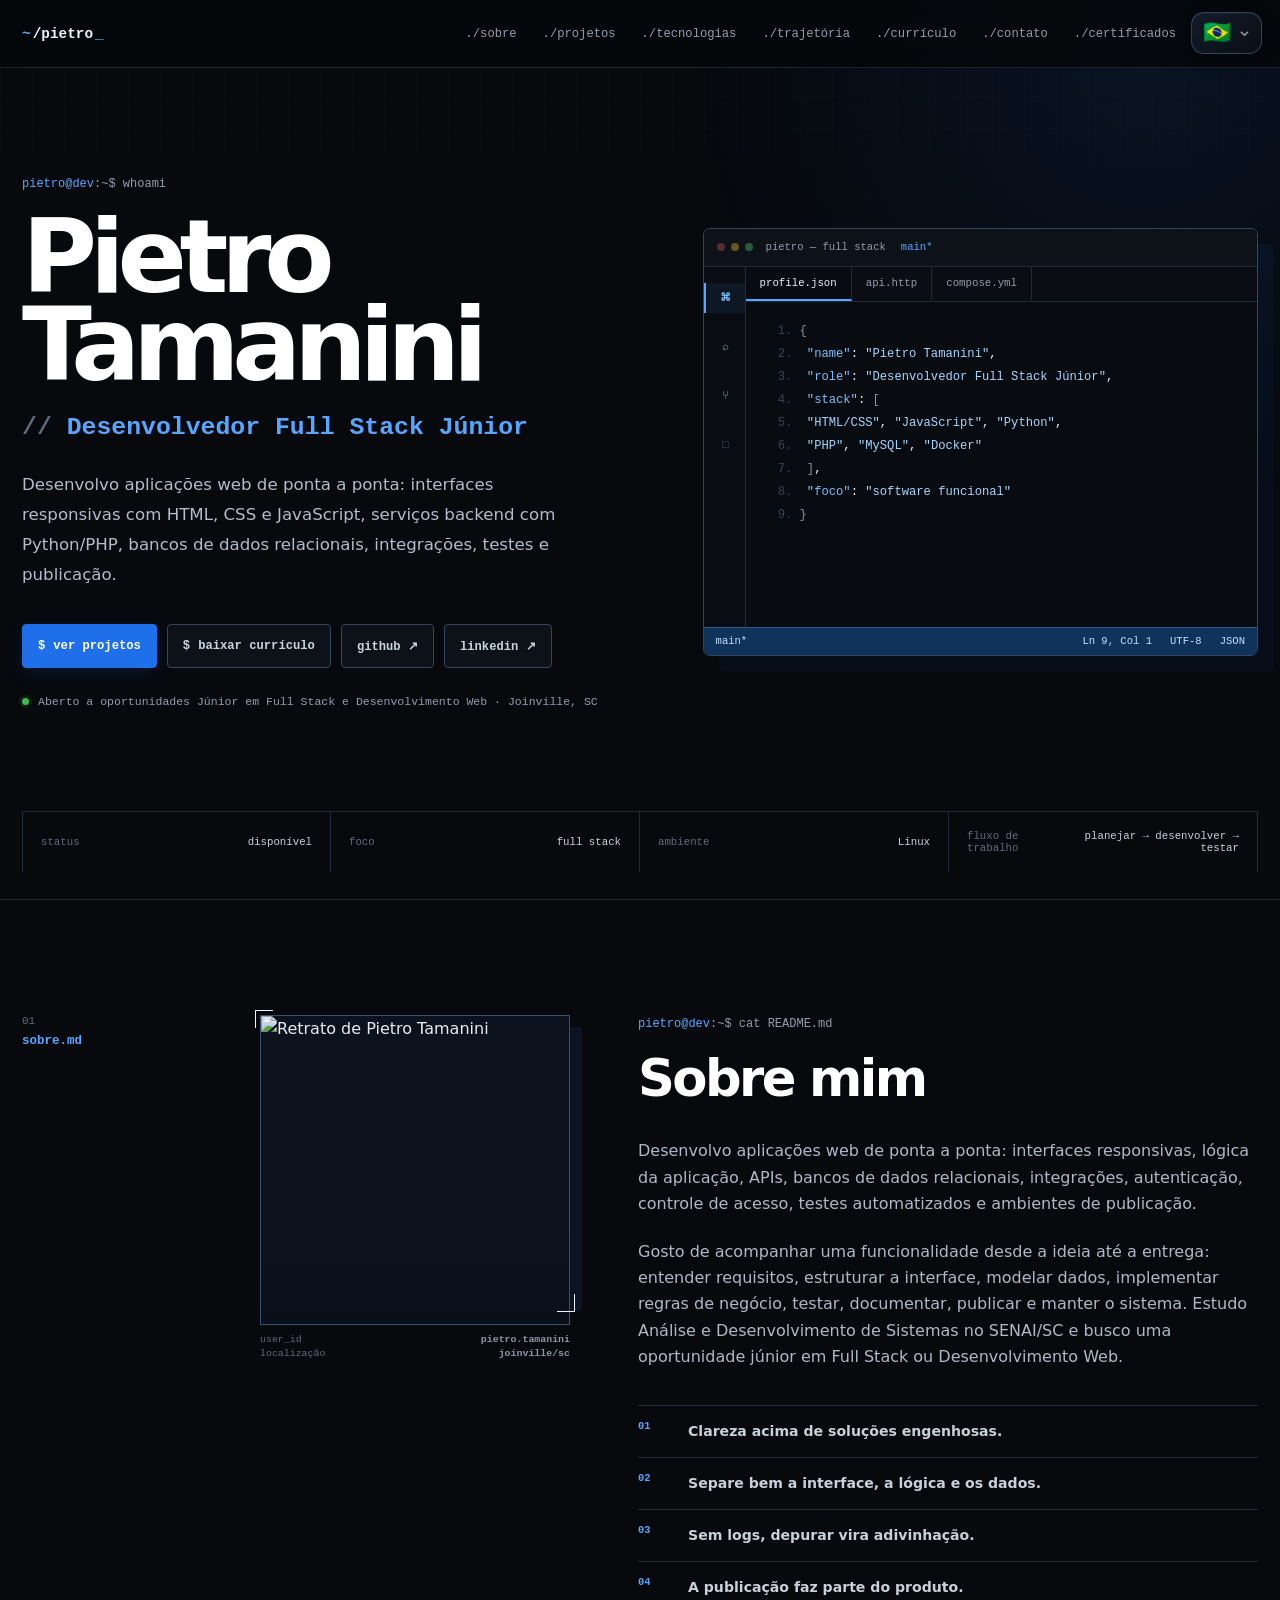
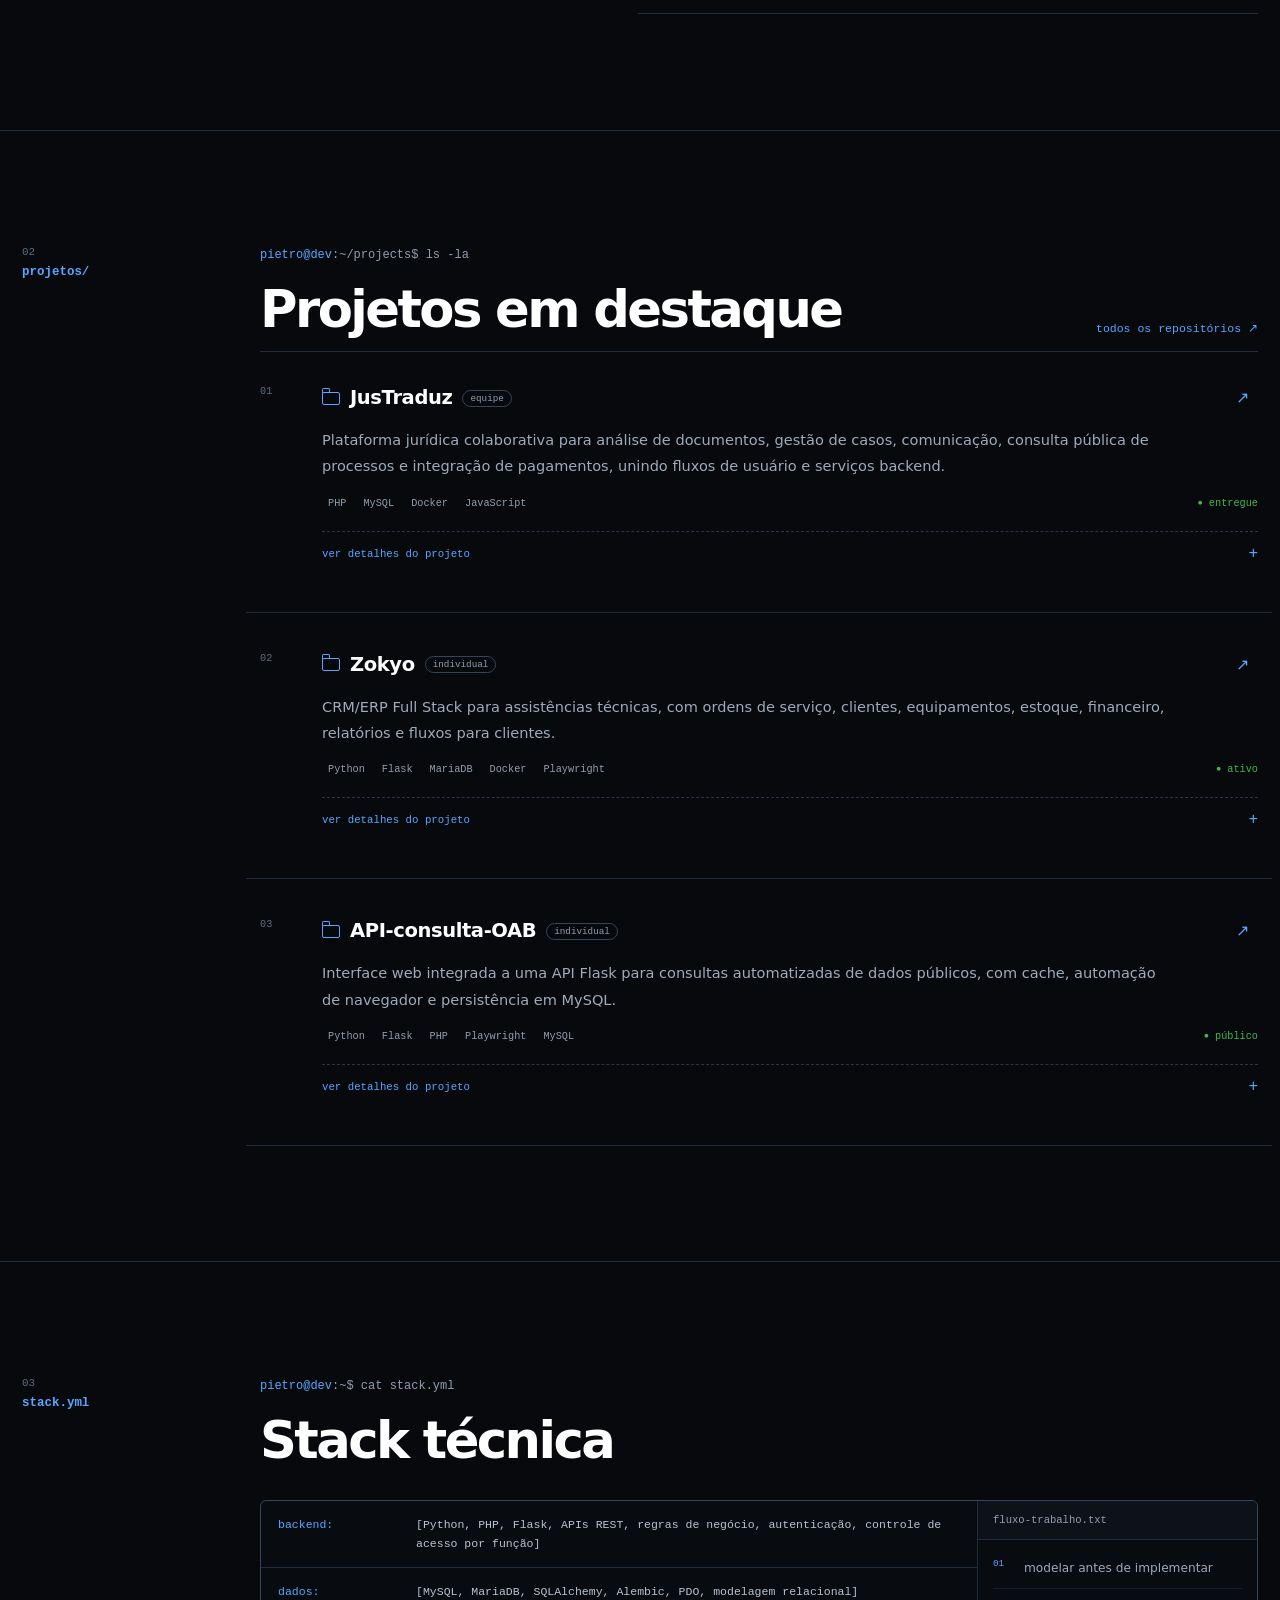
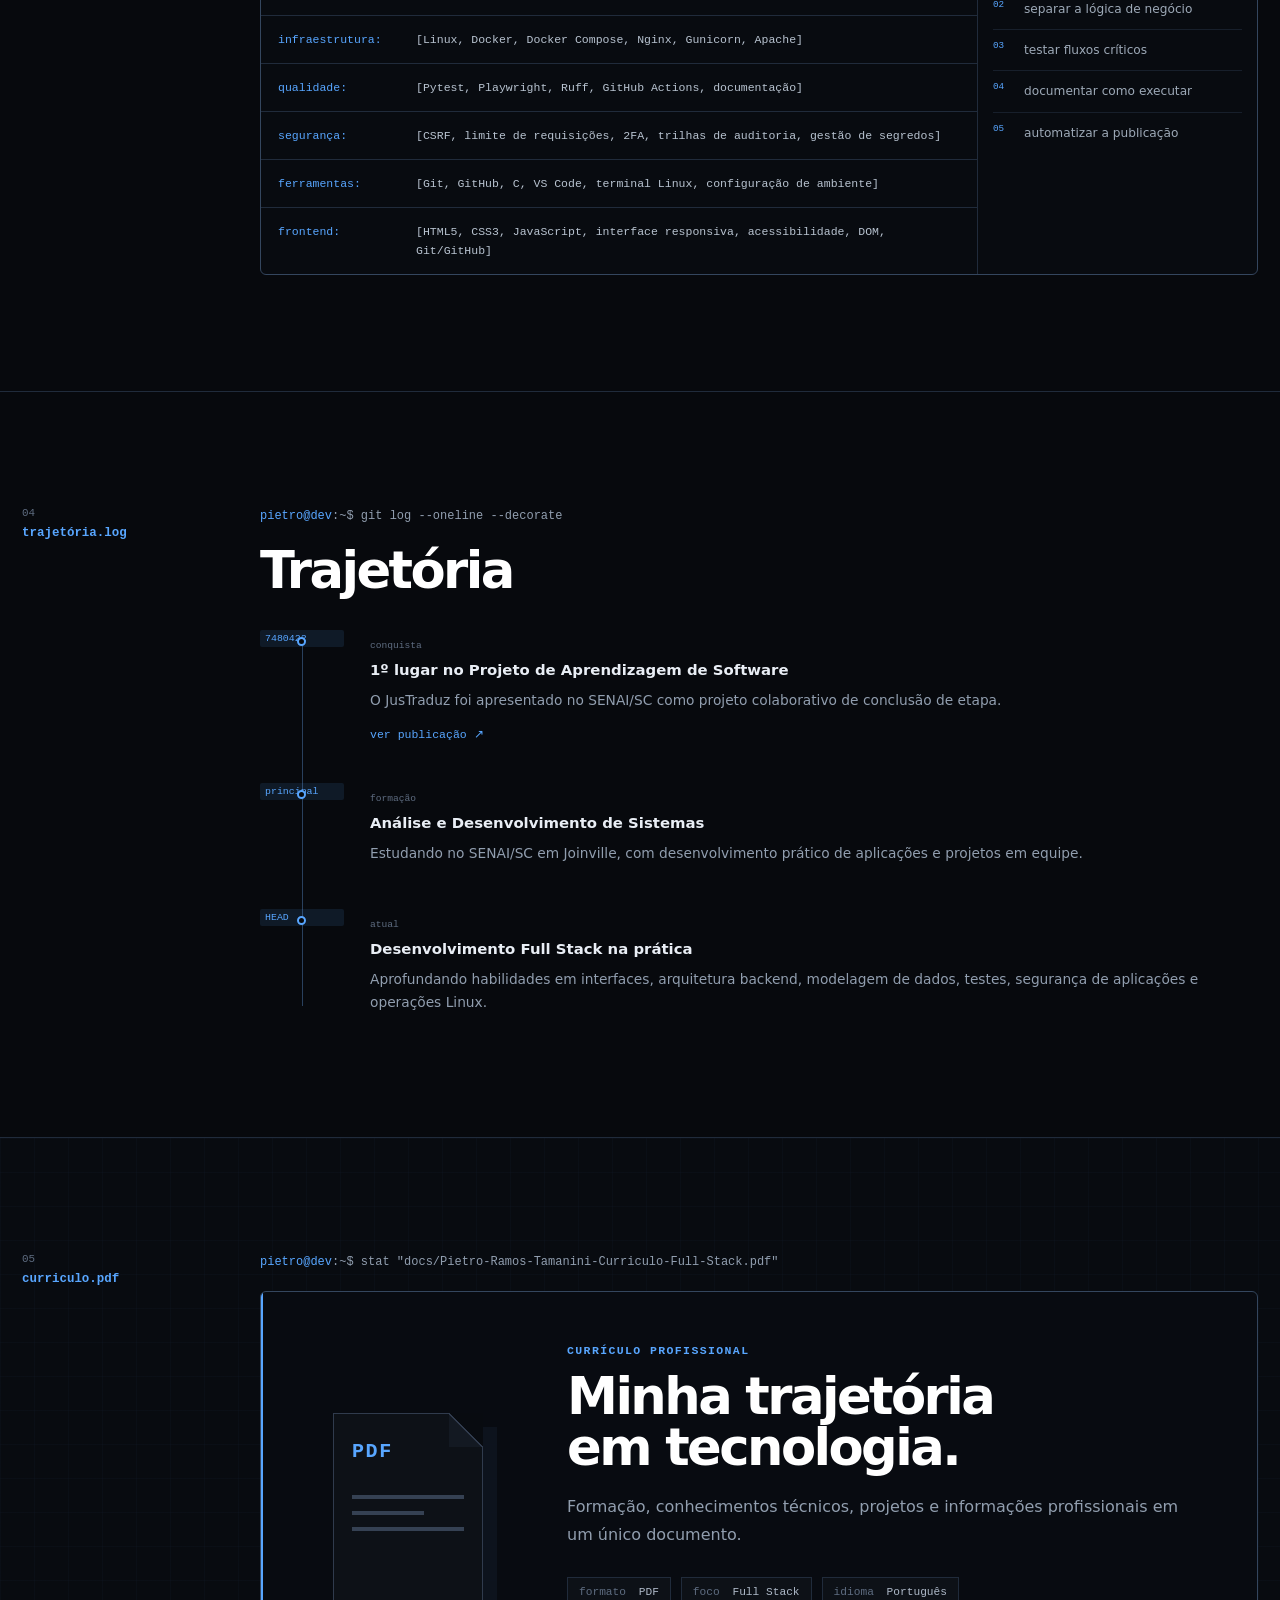
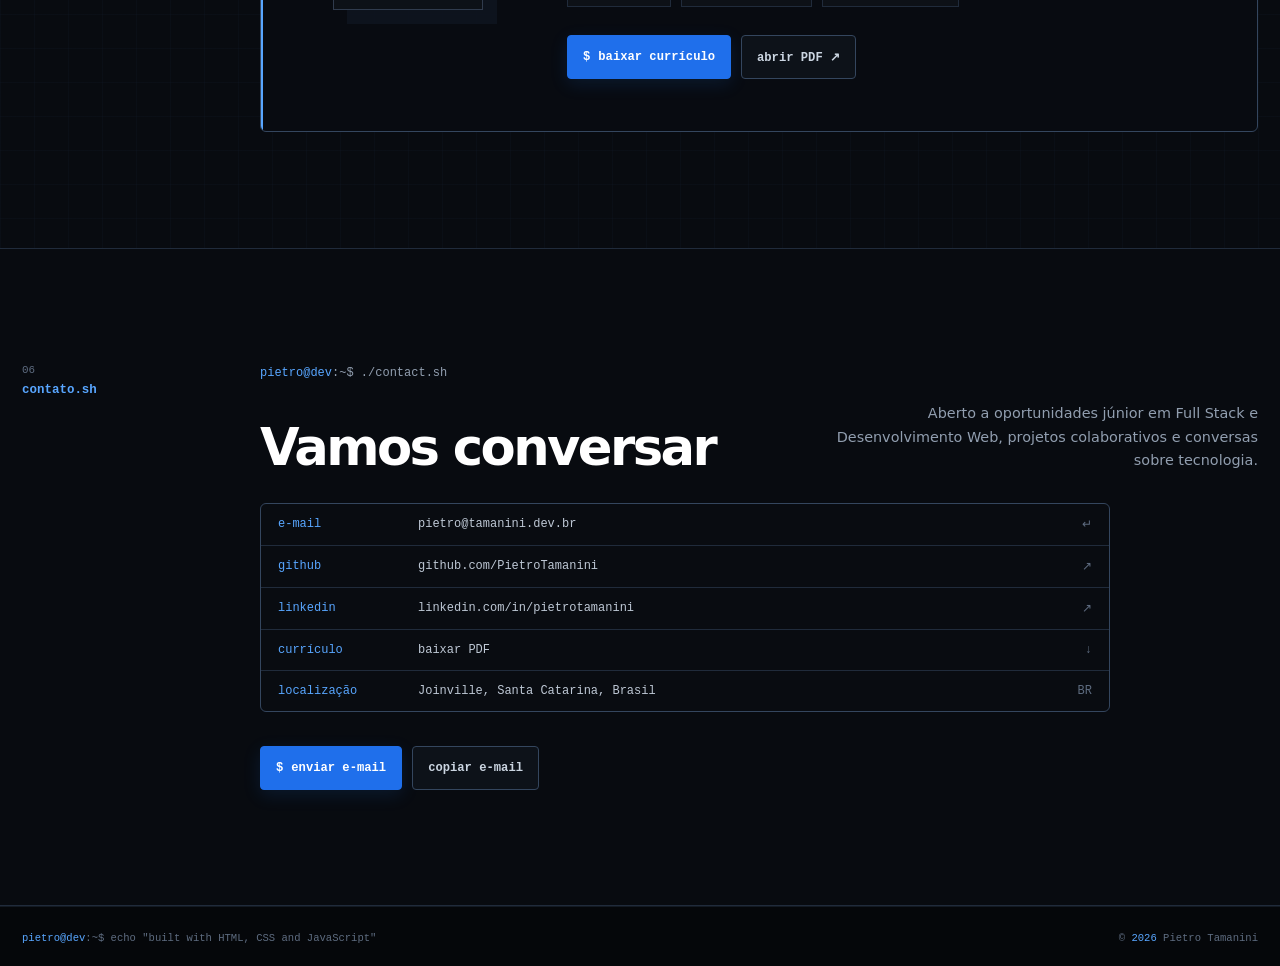
==== commit 73c86d4a: "Adicione certificados multilíngues e SEO Adiciona páginas de certificados localizadas com visualizaç" ====
--- a/index.html
+++ b/index.html
@@ -1,42 +1,47 @@
 <!doctype html>
 <html data-site-locale="pt" data-static-locale="true" lang="pt-BR">
 <head>
-<meta charset="utf-8"/>
-<meta content="width=device-width, initial-scale=1" name="viewport"/>
-<meta content="strict-origin-when-cross-origin" name="referrer"/>
-<meta content="#07090d" name="theme-color"/>
-<meta content="dark" name="color-scheme"/>
-<meta content="Pietro Tamanini" name="application-name"/>
-<meta content="Pietro Ramos Tamanini" name="author"/>
-<meta content="Portfólio de Pietro Tamanini, desenvolvedor Full Stack júnior em Joinville, SC. Projetos com JavaScript, Python, PHP, APIs REST, bancos de dados e Docker." name="description"/>
-<meta content="Pietro Tamanini, desenvolvedor Full Stack júnior, desenvolvedor web, Joinville SC, HTML, CSS, JavaScript, Python, PHP, Flask, APIs REST, MySQL, MariaDB, Docker, GitHub" name="keywords"/>
-<meta content="index, follow, max-snippet:-1, max-image-preview:large, max-video-preview:-1" name="robots"/>
-<meta content="index, follow, max-snippet:-1, max-image-preview:large, max-video-preview:-1" name="googlebot"/>
-<link href="https://pietro.tamanini.dev.br/" rel="canonical"/><link href="https://pietro.tamanini.dev.br/" hreflang="x-default" rel="alternate"/><link href="https://pietro.tamanini.dev.br/es.html" hreflang="es" rel="alternate"/><link href="https://pietro.tamanini.dev.br/en.html" hreflang="en" rel="alternate"/><link href="https://pietro.tamanini.dev.br/" hreflang="pt-BR" rel="alternate"/>
+<meta charset="utf-8">
+<meta name="viewport" content="width=device-width, initial-scale=1">
+<meta name="referrer" content="strict-origin-when-cross-origin">
+<meta name="theme-color" content="#07090d">
+<meta name="color-scheme" content="dark">
+<meta name="application-name" content="Pietro Tamanini">
+<meta name="author" content="Pietro Ramos Tamanini">
+<meta name="description" content="Portfólio de Pietro Ramos Tamanini, desenvolvedor Full Stack júnior em Joinville, SC. Projetos com JavaScript, Python, PHP, APIs, bancos de dados e Docker.">
+<meta name="robots" content="index, follow, max-snippet:-1, max-image-preview:large, max-video-preview:-1">
+<meta name="googlebot" content="index, follow, max-snippet:-1, max-image-preview:large, max-video-preview:-1">
 <title>Desenvolvedor Full Stack Júnior | Pietro Tamanini</title>
-<meta content="website" property="og:type"/>
-<meta content="Pietro Tamanini | Desenvolvedor Full Stack Júnior" property="og:site_name"/>
-<meta content="pt_BR" property="og:locale"/>
-<meta content="Desenvolvedor Full Stack Júnior | Pietro Tamanini" property="og:title"/>
-<meta content="Portfólio de Pietro Tamanini, desenvolvedor Full Stack júnior em Joinville, SC. Projetos com JavaScript, Python, PHP, APIs REST, bancos de dados e Docker." property="og:description"/>
-<meta content="https://pietro.tamanini.dev.br/" property="og:url"/>
-<meta content="https://pietro.tamanini.dev.br/assets/img/og-cover.png" property="og:image"/>
-<meta content="https://pietro.tamanini.dev.br/assets/img/og-cover.png" property="og:image:secure_url"/>
-<meta content="image/png" property="og:image:type"/>
-<meta content="1200" property="og:image:width"/>
-<meta content="630" property="og:image:height"/>
-<meta content="Pietro Tamanini — Desenvolvedor Full Stack Júnior" property="og:image:alt"/>
-<meta content="summary_large_image" name="twitter:card"/>
-<meta content="Desenvolvedor Full Stack Júnior | Pietro Tamanini" name="twitter:title"/>
-<meta content="Portfólio de Pietro Tamanini, desenvolvedor Full Stack júnior em Joinville, SC. Projetos com JavaScript, Python, PHP, APIs REST, bancos de dados e Docker." name="twitter:description"/>
-<meta content="https://pietro.tamanini.dev.br/assets/img/og-cover.png" name="twitter:image"/>
-<meta content="Pietro Tamanini — Desenvolvedor Full Stack Júnior" name="twitter:image:alt"/>
-<link href="assets/img/favicon.svg" rel="icon" type="image/svg+xml"/>
-<link href="assets/img/icon-192.png" rel="icon" sizes="192x192" type="image/png"/>
-<link href="assets/img/apple-touch-icon.png" rel="apple-touch-icon" sizes="180x180"/>
-<link href="site.webmanifest" rel="manifest"/>
+<link rel="canonical" href="https://pietro.tamanini.dev.br/">
+<link rel="alternate" hreflang="pt-BR" href="https://pietro.tamanini.dev.br/">
+<link rel="alternate" hreflang="en" href="https://pietro.tamanini.dev.br/en.html">
+<link rel="alternate" hreflang="es" href="https://pietro.tamanini.dev.br/es.html">
+<link rel="alternate" hreflang="x-default" href="https://pietro.tamanini.dev.br/">
+<meta property="og:type" content="website">
+<meta property="og:site_name" content="Pietro Tamanini | Desenvolvedor Full Stack Júnior">
+<meta property="og:locale" content="pt_BR">
+<meta property="og:locale:alternate" content="en_US">
+<meta property="og:locale:alternate" content="es_ES">
+<meta property="og:title" content="Desenvolvedor Full Stack Júnior | Pietro Tamanini">
+<meta property="og:description" content="Portfólio de Pietro Ramos Tamanini, desenvolvedor Full Stack júnior em Joinville, SC. Projetos com JavaScript, Python, PHP, APIs, bancos de dados e Docker.">
+<meta property="og:url" content="https://pietro.tamanini.dev.br/">
+<meta property="og:image" content="https://pietro.tamanini.dev.br/assets/img/og-cover.png">
+<meta property="og:image:secure_url" content="https://pietro.tamanini.dev.br/assets/img/og-cover.png">
+<meta property="og:image:type" content="image/png">
+<meta property="og:image:width" content="1200">
+<meta property="og:image:height" content="630">
+<meta property="og:image:alt" content="Pietro Tamanini — Desenvolvedor Full Stack Júnior">
+<meta name="twitter:card" content="summary_large_image">
+<meta name="twitter:title" content="Desenvolvedor Full Stack Júnior | Pietro Tamanini">
+<meta name="twitter:description" content="Portfólio de Pietro Ramos Tamanini, desenvolvedor Full Stack júnior em Joinville, SC. Projetos com JavaScript, Python, PHP, APIs, bancos de dados e Docker.">
+<meta name="twitter:image" content="https://pietro.tamanini.dev.br/assets/img/og-cover.png">
+<meta name="twitter:image:alt" content="Pietro Tamanini — Desenvolvedor Full Stack Júnior">
+<link rel="icon" href="assets/img/favicon.svg" type="image/svg+xml">
+<link rel="icon" href="assets/img/icon-192.png" sizes="192x192" type="image/png">
+<link rel="apple-touch-icon" href="assets/img/apple-touch-icon.png" sizes="180x180">
+<link rel="manifest" href="site.webmanifest">
 <script>document.documentElement.classList.add("js");</script>
-<link href="assets/css/style.css?v=20261026-seo1" rel="stylesheet"/>
+<link rel="stylesheet" href="assets/css/style.css?v=20261028-seo1">
 <script id="seo-structured-data" type="application/ld+json">{
   "@context": "https://schema.org",
   "@graph": [
@@ -45,7 +50,7 @@
       "@id": "https://pietro.tamanini.dev.br/#website",
       "url": "https://pietro.tamanini.dev.br/",
       "name": "Pietro Tamanini | Desenvolvedor Full Stack Júnior",
-      "description": "Portfólio de Pietro Tamanini, desenvolvedor Full Stack júnior em Joinville, SC. Projetos com JavaScript, Python, PHP, APIs REST, bancos de dados e Docker.",
+      "description": "Portfólio de Pietro Ramos Tamanini, desenvolvedor Full Stack júnior em Joinville, SC. Projetos com JavaScript, Python, PHP, APIs, bancos de dados e Docker.",
       "inLanguage": "pt-BR",
       "publisher": {
         "@id": "https://pietro.tamanini.dev.br/#person"
@@ -56,12 +61,15 @@
       "@id": "https://pietro.tamanini.dev.br/#webpage",
       "url": "https://pietro.tamanini.dev.br/",
       "name": "Desenvolvedor Full Stack Júnior | Pietro Tamanini",
-      "description": "Portfólio de Pietro Tamanini, desenvolvedor Full Stack júnior em Joinville, SC. Projetos com JavaScript, Python, PHP, APIs REST, bancos de dados e Docker.",
+      "description": "Portfólio de Pietro Ramos Tamanini, desenvolvedor Full Stack júnior em Joinville, SC. Projetos com JavaScript, Python, PHP, APIs, bancos de dados e Docker.",
       "inLanguage": "pt-BR",
       "isPartOf": {
         "@id": "https://pietro.tamanini.dev.br/#website"
       },
       "mainEntity": {
+        "@id": "https://pietro.tamanini.dev.br/#person"
+      },
+      "about": {
         "@id": "https://pietro.tamanini.dev.br/#person"
       }
     },
@@ -71,6 +79,9 @@
       "name": "Pietro Ramos Tamanini",
       "alternateName": "Pietro Tamanini",
       "url": "https://pietro.tamanini.dev.br/",
+      "mainEntityOfPage": {
+        "@id": "https://pietro.tamanini.dev.br/#webpage"
+      },
       "image": {
         "@type": "ImageObject",
         "url": "https://pietro.tamanini.dev.br/assets/img/pietro-tamanini.webp",
@@ -78,12 +89,12 @@
         "height": 900
       },
       "jobTitle": "Desenvolvedor Full Stack Júnior",
-      "description": "Portfólio de Pietro Tamanini, desenvolvedor Full Stack júnior em Joinville, SC. Projetos com JavaScript, Python, PHP, APIs REST, bancos de dados e Docker.",
+      "description": "Portfólio de Pietro Ramos Tamanini, desenvolvedor Full Stack júnior em Joinville, SC. Projetos com JavaScript, Python, PHP, APIs, bancos de dados e Docker.",
       "email": "pietro@tamanini.dev.br",
       "address": {
         "@type": "PostalAddress",
         "addressLocality": "Joinville",
-        "addressRegion": "SC",
+        "addressRegion": "Santa Catarina",
         "addressCountry": "BR"
       },
       "sameAs": [
@@ -108,12 +119,77 @@
         "Playwright",
         "Pytest",
         "Application security",
-        "Relational database modeling"
+        "Relational database modeling",
+        "Responsive web design",
+        "Accessibility"
+      ]
+    },
+    {
+      "@type": "ItemList",
+      "@id": "https://pietro.tamanini.dev.br/#featured-projects",
+      "name": "Projetos em destaque",
+      "itemListOrder": "https://schema.org/ItemListOrderAscending",
+      "numberOfItems": 3,
+      "itemListElement": [
+        {
+          "@type": "ListItem",
+          "position": 1,
+          "item": {
+            "@type": "SoftwareSourceCode",
+            "@id": "https://github.com/TeamGHCP/JusTraduz#software",
+            "name": "JusTraduz",
+            "description": "Plataforma jurídica colaborativa para análise de documentos, gestão de casos, comunicação, consulta pública de processos e integração de pagamentos.",
+            "url": "https://github.com/TeamGHCP/JusTraduz",
+            "codeRepository": "https://github.com/TeamGHCP/JusTraduz",
+            "programmingLanguage": [
+              "PHP",
+              "JavaScript",
+              "SQL"
+            ]
+          }
+        },
+        {
+          "@type": "ListItem",
+          "position": 2,
+          "item": {
+            "@type": "SoftwareSourceCode",
+            "@id": "https://github.com/PietroTamanini/Zokyo#software",
+            "name": "Zokyo",
+            "description": "CRM/ERP Full Stack para assistências técnicas, com ordens de serviço, clientes, equipamentos, estoque, financeiro e relatórios.",
+            "url": "https://github.com/PietroTamanini/Zokyo",
+            "codeRepository": "https://github.com/PietroTamanini/Zokyo",
+            "programmingLanguage": [
+              "Python",
+              "JavaScript",
+              "HTML",
+              "CSS",
+              "SQL"
+            ]
+          }
+        },
+        {
+          "@type": "ListItem",
+          "position": 3,
+          "item": {
+            "@type": "SoftwareSourceCode",
+            "@id": "https://github.com/PietroTamanini/API-consulta-OAB#software",
+            "name": "API-consulta-OAB",
+            "description": "Aplicação web integrada a uma API Flask para consultas automatizadas de dados públicos, cache, automação de navegador e persistência em MySQL.",
+            "url": "https://github.com/PietroTamanini/API-consulta-OAB",
+            "codeRepository": "https://github.com/PietroTamanini/API-consulta-OAB",
+            "programmingLanguage": [
+              "Python",
+              "PHP",
+              "JavaScript",
+              "SQL"
+            ]
+          }
+        }
       ]
     }
   ]
 }</script>
-<meta content="en_US" property="og:locale:alternate"/><meta content="es_ES" property="og:locale:alternate"/></head>
+</head>
 <body>
 <div aria-hidden="true" class="scroll-progress"><span></span></div>
 <a class="skip-link" href="#main">Pular para o conteúdo</a>
@@ -155,7 +231,8 @@
 <a href="#log">./trajetória</a>
 <a href="#cv">./currículo</a>
 <a href="#contact">./contato</a>
-</nav>
+
+<a href="certificados.html">./certificados</a></nav>
 </div>
 </header>
 <main id="main">
@@ -423,7 +500,7 @@
 <strong>Objetivo</strong>
 <p>Reduzir consultas repetidas e oferecer uma interface consistente para consumir dados públicos.</p>
 </div>
-<pre aria-label="Fluxo da requisição simplificado"><code>clientee PHP
+<pre aria-label="Fluxo da requisição simplificado"><code>cliente PHP
   └─&gt; API Flask
        ├─&gt; consulta ao cache
        ├─&gt; tarefa do navegador
@@ -596,6 +673,6 @@
 </div>
 </footer>
 <div aria-live="polite" class="toast" role="status"></div>
-<script defer="" src="assets/js/main.js?v=20261026-seo1"></script>
+<script defer src="assets/js/main.js?v=20261028-seo1"></script>
 </body>
 </html>
